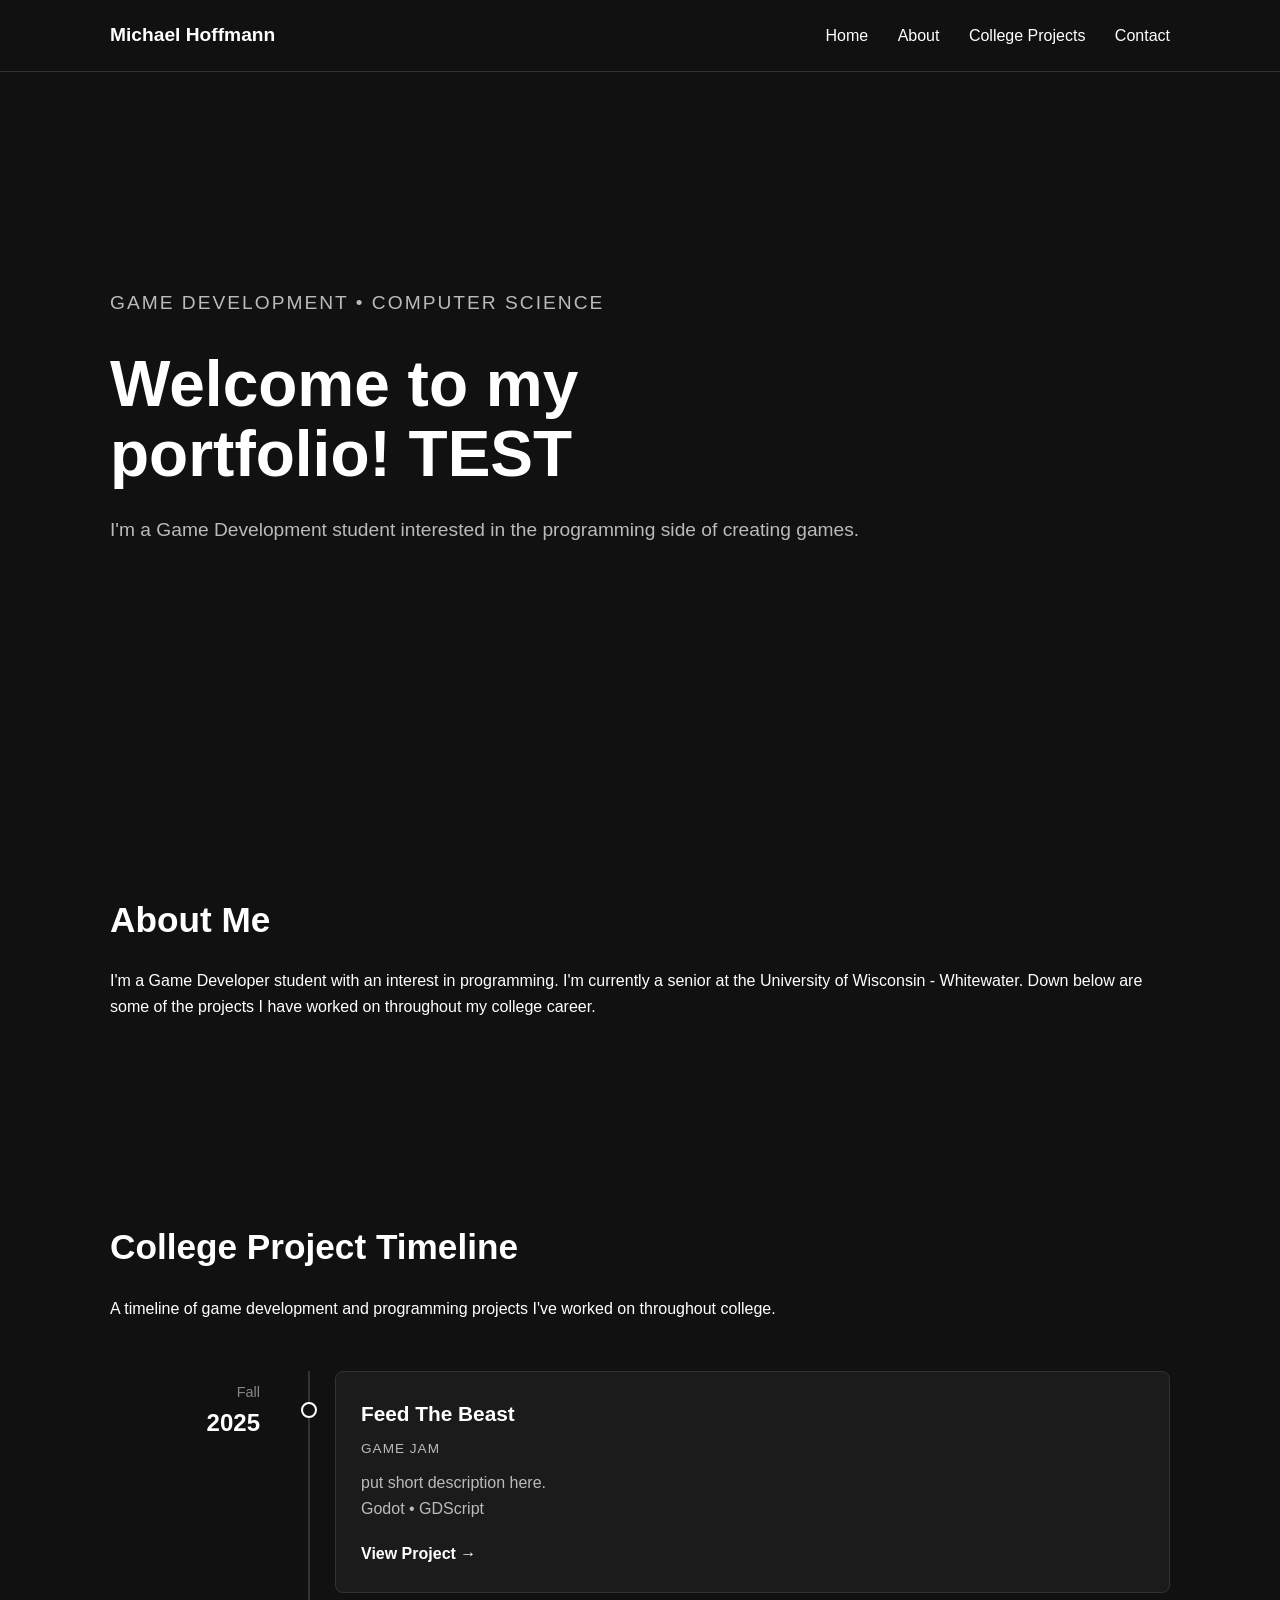
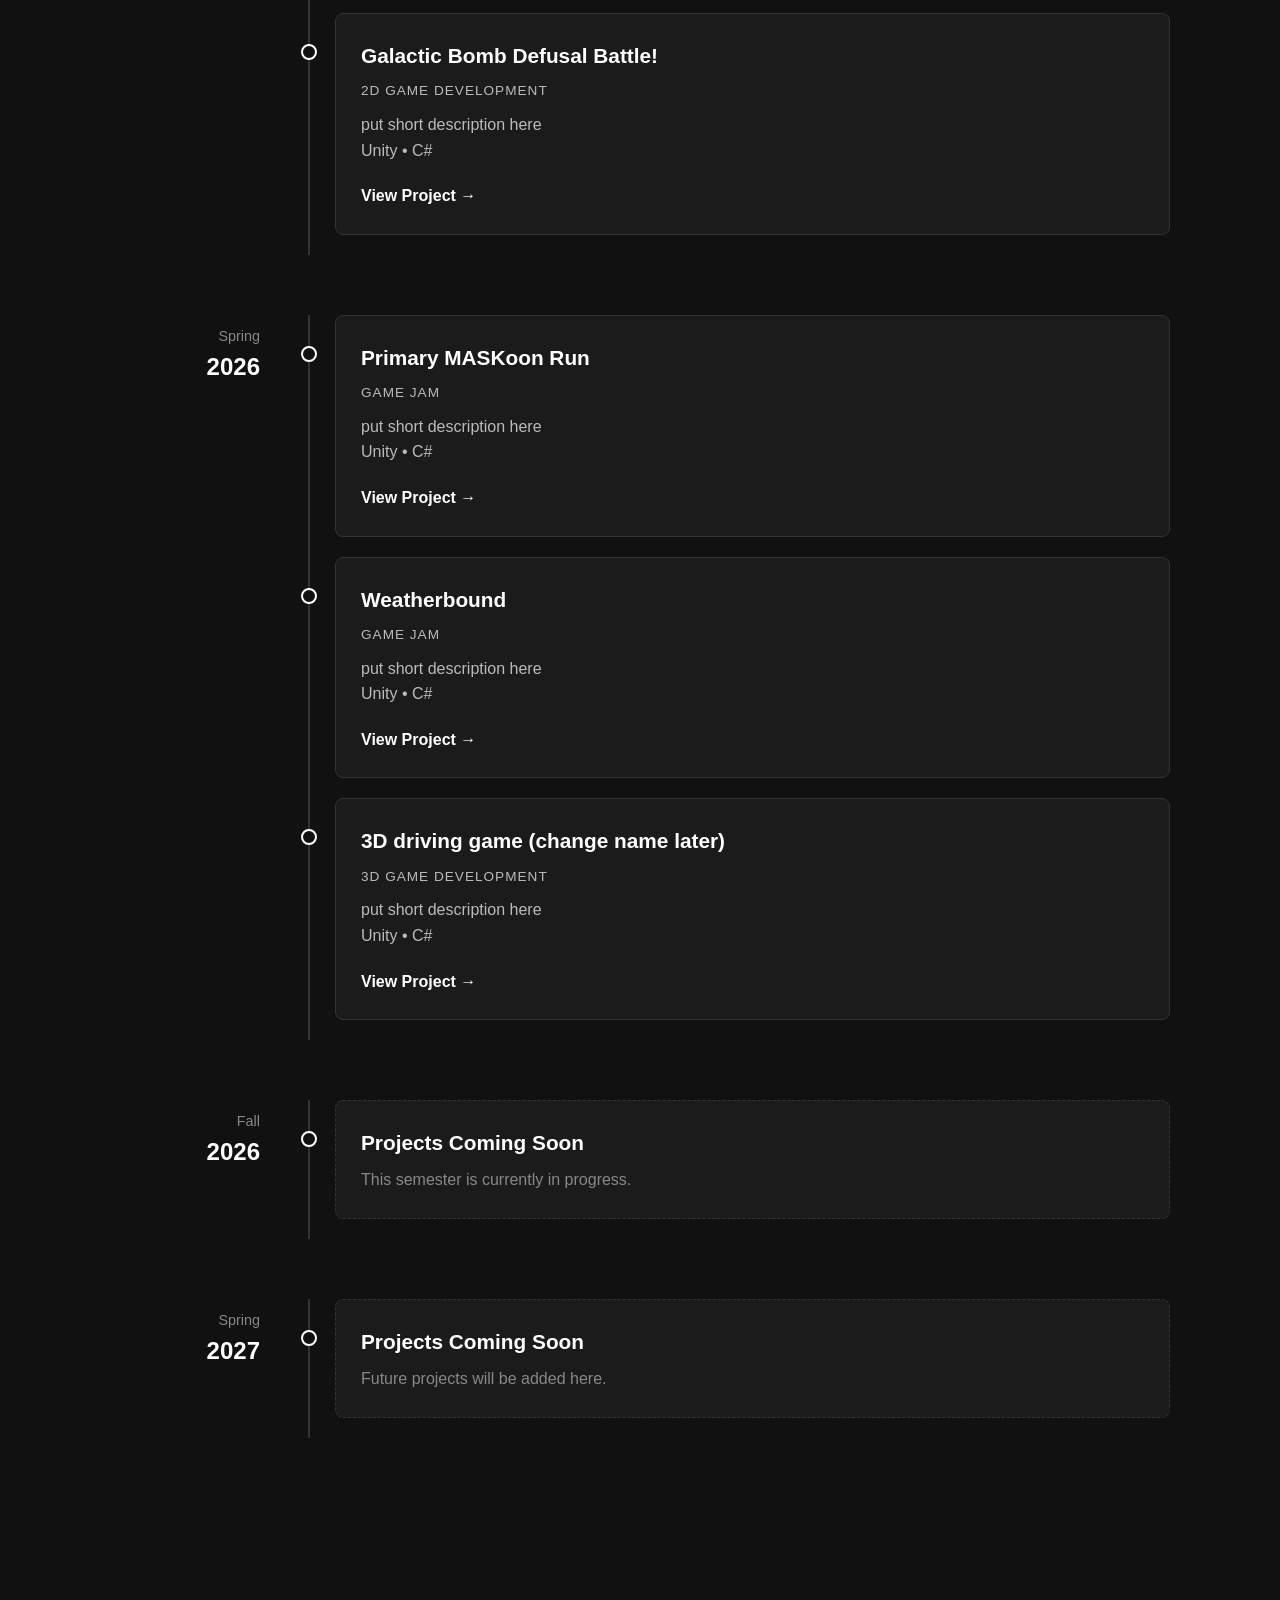
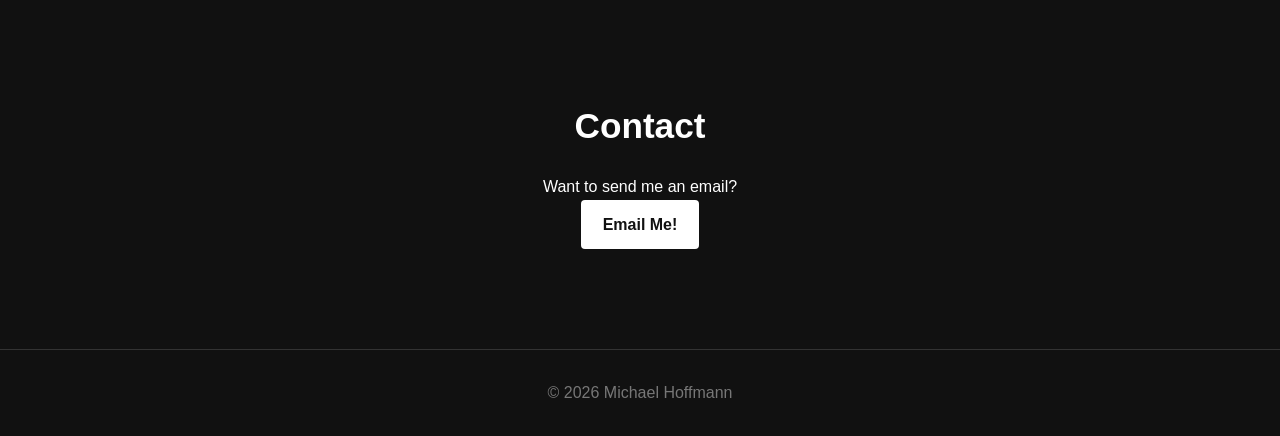
==== index.html @ 393e84ab "Update portfolio introduction" ====
<!DOCTYPE html>
<html lang="en">

<head>
    <meta charset="UTF-8">
    <meta name="viewport" content="width=device-width, initial-scale=1.0">

    <title>Michael Hoffmann | Game Developer</title>

    <link rel="stylesheet" href="CSS/style.css">
</head>

<body>

    <header>
        <nav>
            <h2>Michael Hoffmann</h2>

            <div>
                <a href="#home">Home</a>
                <a href="#about">About</a>
                <a href="#journey">College Projects</a>
                <a href="#contact">Contact</a>
            </div>
        </nav>
    </header>


    <main>

        <section id="home" class="hero">

            <div>
                <p class="subtitle">GAME DEVELOPMENT • COMPUTER SCIENCE</p>

                <h1>Welcome to my portfolio! TEST</h1>

                <p>
                    I'm a Game Development student interested in the programming side of creating games.
                </p>

                    <!-- <a class="button" href="#journey">View My Projects</a> -->
            </div>

        </section>

        <section id="about">

            <h2>About Me</h2>

            <p>
                I'm a Game Developer student with an interest in programming. I'm currently a senior at the University of Wisconsin - Whitewater. Down
                below are some of the projects I have worked on throughout my college career.
            </p>

        </section>

        <section id="journey">

            <h2>College Project Timeline</h2>

            <p>
                A timeline of game development and programming projects I've worked on throughout college.
            </p>

    <div class="timeline">

        <!-- Fall 2025 -->

        <div class="timeline-semester">

            <div class="timeline-date">
                <span>Fall</span>
                <strong>2025</strong>
            </div>

            <div class="timeline-content">

                <article class="timeline-project">

                    <h3>Feed The Beast</h3>

                    <p class="project-type">
                        Game Jam
                    </p>

                    <p>
                        put short description here.
                    </p>

                    <p class="technologies">
                        Godot • GDScript 
                    </p>

                    <a href="#" class="project-link">
                        View Project →
                    </a>

                </article>


                <article class="timeline-project">

                    <h3>Galactic Bomb Defusal Battle!</h3>

                    <p class="project-type">
                        2D Game Development
                    </p>

                    <p>
                        put short description here
                    </p>

                    <p class="technologies">
                        Unity • C#
                    </p>

                    <a href="#" class="project-link">
                        View Project →
                    </a>

                </article>

            </div>

        </div>


        <!-- Spring 2026 -->

        <div class="timeline-semester">

            <div class="timeline-date">
                <span>Spring</span>
                <strong>2026</strong>
            </div>

            <div class="timeline-content">

                <article class="timeline-project">

                    <h3>Primary MASKoon Run</h3>

                    <p class="project-type">
                        Game Jam
                    </p>

                    <p>
                        put short description here
                    </p>

                    <p class="technologies">
                        Unity • C#
                    </p>

                    <a href="#" class="project-link">
                        View Project →
                    </a>

                </article>


                <article class="timeline-project">

                    <h3>Weatherbound</h3>

                    <p class="project-type">
                        Game Jam
                    </p>

                    <p>
                        put short description here
                    </p>

                    <p class="technologies">
                        Unity • C#
                    </p>

                    <a href="#" class="project-link">
                        View Project →
                    </a>

                </article>


                <article class="timeline-project">

                    <h3>3D driving game (change name later)</h3>

                    <p class="project-type">
                        3D Game Development
                    </p>

                    <p>
                        put short description here
                    </p>

                    <p class="technologies">
                        Unity • C#
                    </p>

                    <a href="#" class="project-link">
                        View Project →
                    </a>

                </article>

            </div>

        </div>


        <!-- Fall 2026 -->

        <div class="timeline-semester">

            <div class="timeline-date">
                <span>Fall</span>
                <strong>2026</strong>
            </div>

            <div class="timeline-content">

                <article class="timeline-project future-project">

                    <h3>Projects Coming Soon</h3>

                    <p>
                        This semester is currently in progress.
                    </p>

                </article>

            </div>

        </div>


        <!-- Spring 2027 -->

        <div class="timeline-semester">

            <div class="timeline-date">
                <span>Spring</span>
                <strong>2027</strong>
            </div>

            <div class="timeline-content">

                <article class="timeline-project future-project">

                    <h3>Projects Coming Soon</h3>

                    <p>
                        Future projects will be added here.
                    </p>

                </article>

            </div>

        </div>


    </div>

</section>

<section id="contact">

    <h2>Contact</h2>

    <p>
        Want to send me an email?
    </p>

    <a class="button" href="mailto:michaelhoff@gmail.com">
        Email Me!
    </a>

</section>

        </section>

    </main>


    <footer>

        <p>© 2026 Michael Hoffmann</p>

    </footer>


    <script src="JS/script.js"></script>

</body>

</html>
---- CSS/style.css ----
* {
    box-sizing: border-box;
    margin: 0;
    padding: 0;
}

html {
    scroll-behavior: smooth;
}

body {
    background-color: #111111;
    color: #ffffff;
    font-family: Arial, sans-serif;
    line-height: 1.6;
}


/* Navigation */

header {
    position: sticky;
    top: 0;
    z-index: 100;

    background-color: #111111;
    border-bottom: 1px solid #333333;
}

nav {
    max-width: 1100px;
    margin: auto;

    padding: 20px;

    display: flex;
    justify-content: space-between;
    align-items: center;
}

nav h2 {
    font-size: 1.2rem;
}

nav a {
    color: #ffffff;
    text-decoration: none;
    margin-left: 25px;
}

nav a:hover {
    text-decoration: underline;
}


/* General Sections */

section {
    max-width: 1100px;
    margin: auto;
    padding: 100px 20px;
}

section h2 {
    font-size: 2.2rem;
    margin-bottom: 20px;
}


/* Hero */

.hero {
    min-height: 80vh;

    display: flex;
    align-items: center;
}

.hero > div {
    max-width: 750px;
}

.subtitle {
    font-size: 0.9rem;
    letter-spacing: 2px;
    margin-bottom: 20px;
}

.hero h1 {
    font-size: 4rem;
    line-height: 1.1;
    margin-bottom: 25px;
}

.hero p {
    font-size: 1.2rem;
    color: #bbbbbb;
    margin-bottom: 30px;
}


/* Buttons */

.button {
    display: inline-block;

    background-color: #ffffff;
    color: #111111;

    padding: 12px 22px;

    text-decoration: none;
    font-weight: bold;

    border-radius: 4px;
}

.button:hover {
    opacity: 0.8;
}


/* College Project Timeline */

.timeline {
    margin-top: 50px;
}

.timeline-semester {
    display: grid;
    grid-template-columns: 150px 1fr;

    gap: 40px;

    margin-bottom: 60px;
}

.timeline-date {
    text-align: right;

    padding-top: 10px;
}

.timeline-date span {
    display: block;

    font-size: 0.9rem;

    color: #888888;
}

.timeline-date strong {
    display: block;

    font-size: 1.5rem;
}

.timeline-content {
    position: relative;

    padding-left: 35px;
}

.timeline-content::before {
    content: "";

    position: absolute;

    left: 8px;
    top: 0;
    bottom: 0;

    width: 2px;

    background-color: #333333;
}

.timeline-project {
    position: relative;

    background-color: #1b1b1b;

    border: 1px solid #333333;
    border-radius: 8px;

    padding: 25px;

    margin-bottom: 20px;
}

.timeline-project::before {
    content: "";

    position: absolute;

    width: 12px;
    height: 12px;

    border-radius: 50%;

    background-color: #111111;

    border: 2px solid #ffffff;

    left: -35px;
    top: 30px;
}

.timeline-project h3 {
    margin-bottom: 8px;

    font-size: 1.3rem;
}

.timeline-project p {
    color: #bbbbbb;
}

.project-type {
    font-size: 0.85rem;

    text-transform: uppercase;

    letter-spacing: 1px;

    margin-bottom: 10px;
}

.project-link {
    display: inline-block;

    margin-top: 20px;

    color: #ffffff;
    text-decoration: none;
    font-weight: bold;
}

.project-link:hover {
    text-decoration: underline;
}

.future-project {
    border-style: dashed;
}

.future-project p {
    color: #888888;
}


/* Contact */

#contact {
    text-align: center;
}


/* Footer */

footer {
    border-top: 1px solid #333333;

    text-align: center;

    padding: 30px;

    color: #777777;
}


/* Mobile */

@media (max-width: 800px) {

    .timeline-semester {
        grid-template-columns: 1fr;

        gap: 15px;
    }

    .timeline-date {
        text-align: left;

        padding-left: 35px;
    }

    .timeline-content {
        padding-left: 35px;
    }

    nav {
        flex-direction: column;
        gap: 15px;
    }

    nav a {
        margin-left: 10px;
        margin-right: 10px;
    }

    .hero h1 {
        font-size: 3rem;
    }

    .project-grid {
        grid-template-columns: 1fr;
    }

}
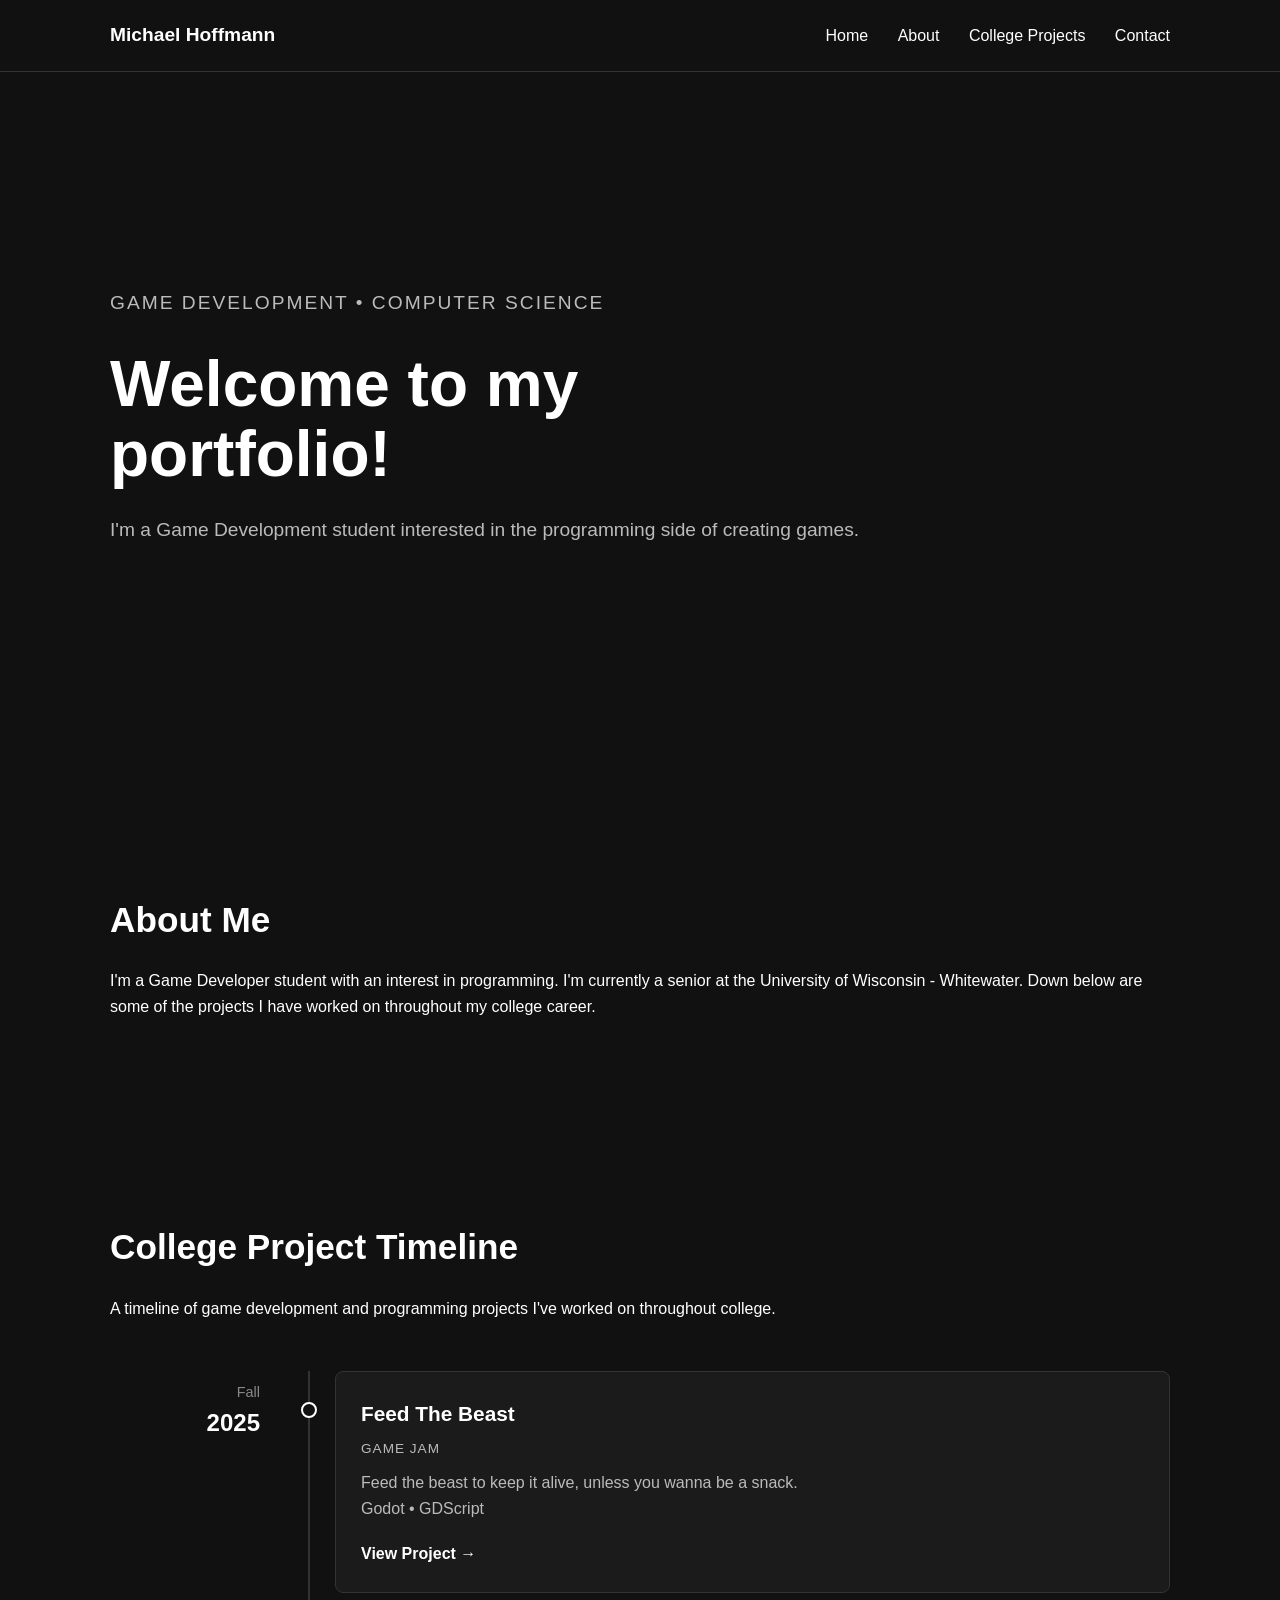
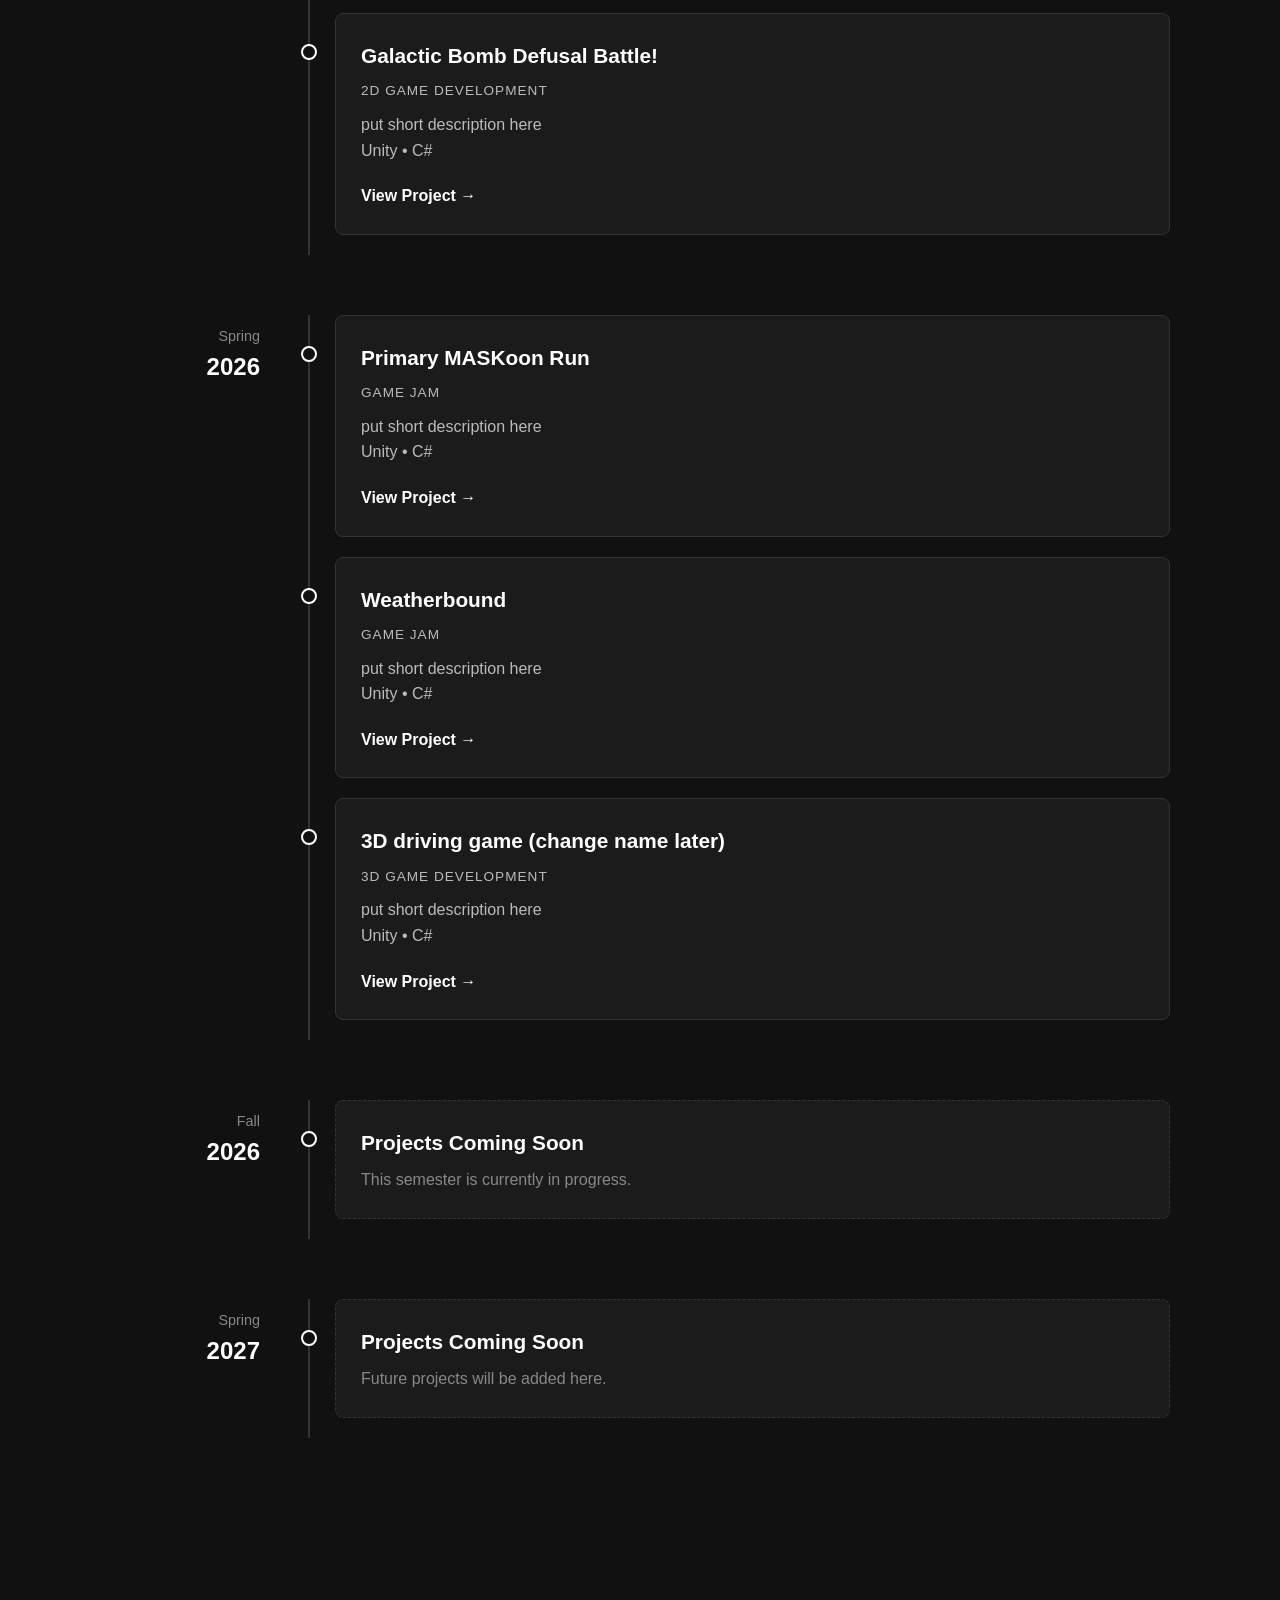
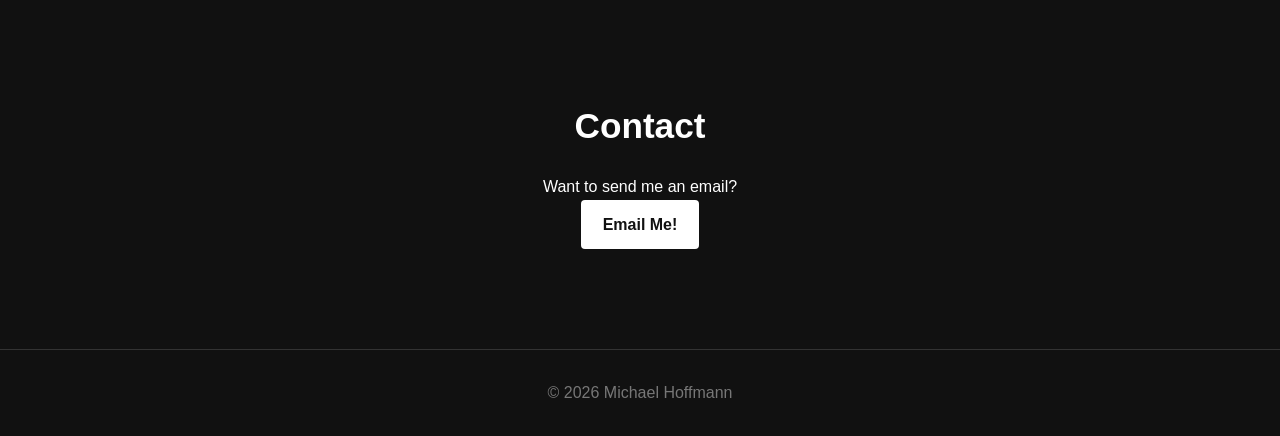
==== commit ede4d29c: "First Project Page Addition" ====
--- a/index.html
+++ b/index.html
@@ -33,7 +33,7 @@
             <div>
                 <p class="subtitle">GAME DEVELOPMENT • COMPUTER SCIENCE</p>
 
-                <h1>Welcome to my portfolio! TEST</h1>
+                <h1>Welcome to my portfolio!</h1>
 
                 <p>
                     I'm a Game Development student interested in the programming side of creating games.
@@ -85,14 +85,14 @@
                     </p>
 
                     <p>
-                        put short description here.
+                        Feed the beast to keep it alive, unless you wanna be a snack.
                     </p>
 
                     <p class="technologies">
                         Godot • GDScript 
                     </p>
 
-                    <a href="#" class="project-link">
+                    <a href="projects/feed-the-beast.html" class="project-link">
                         View Project →
                     </a>
 
@@ -274,7 +274,7 @@
         Want to send me an email?
     </p>
 
-    <a class="button" href="mailto:michaelhoff@gmail.com">
+    <a class="button" href="mailto:michaelhoff521@gmail.com">
         Email Me!
     </a>
 
--- a/CSS/style.css
+++ b/CSS/style.css
@@ -307,4 +307,106 @@
         grid-template-columns: 1fr;
     }
 
-}
+    
+    /* Individual Project Pages */
+
+    .project-page {
+        max-width: 1100px;
+        margin: auto;
+        padding: 45px 20px 80px;
+    }
+
+    .project-page > section {
+        max-width: none;
+        margin: 0;
+        padding: 35px 0;
+    }
+
+    .project-back-link {
+        display: inline-block;
+        color: #bbbbbb;
+        text-decoration: none;
+        margin-bottom: 20px;
+    }
+
+    .project-back-link:hover {
+        color: #ffffff;
+        text-decoration: underline;
+    }
+
+    .project-detail-intro h1 {
+        font-size: 3.5rem;
+        line-height: 1.1;
+        margin-bottom: 20px;
+    }
+
+    .project-meta {
+        color: #888888;
+        margin-bottom: 25px;
+    }
+
+    .project-lead {
+        max-width: 800px;
+        color: #bbbbbb;
+        font-size: 1.2rem;
+    }
+
+    .project-detail-section {
+        border-top: 1px solid #333333;
+    }
+
+    .project-detail-section h2 {
+        font-size: 1.8rem;
+        margin-bottom: 20px;
+    }
+
+    .project-detail-section > p {
+        max-width: 800px;
+        color: #bbbbbb;
+    }
+
+    .project-tags {
+        display: flex;
+        flex-wrap: wrap;
+        gap: 10px;
+    }
+
+    .project-tags span {
+        background-color: #1b1b1b;
+        border: 1px solid #333333;
+        border-radius: 4px;
+        padding: 8px 14px;
+        color: #bbbbbb;
+    }
+
+    .project-media-placeholder {
+        border: 1px dashed #444444;
+        border-radius: 8px;
+        padding: 50px 20px;
+        text-align: center;
+        color: #888888;
+    }
+
+    @media (max-width: 800px) {
+        .project-detail-intro h1 {
+            font-size: 2.5rem;
+        }
+    }
+
+    /* Project Team Credits */
+
+    .project-credits {
+        max-width: 800px;
+        padding-left: 25px;
+        margin-top: 20px;
+        color: #bbbbbb;
+    }
+
+    .project-credits li {
+        margin-bottom: 12px;
+    }
+
+    .project-credits strong {
+        color: #ffffff;
+    }
+}
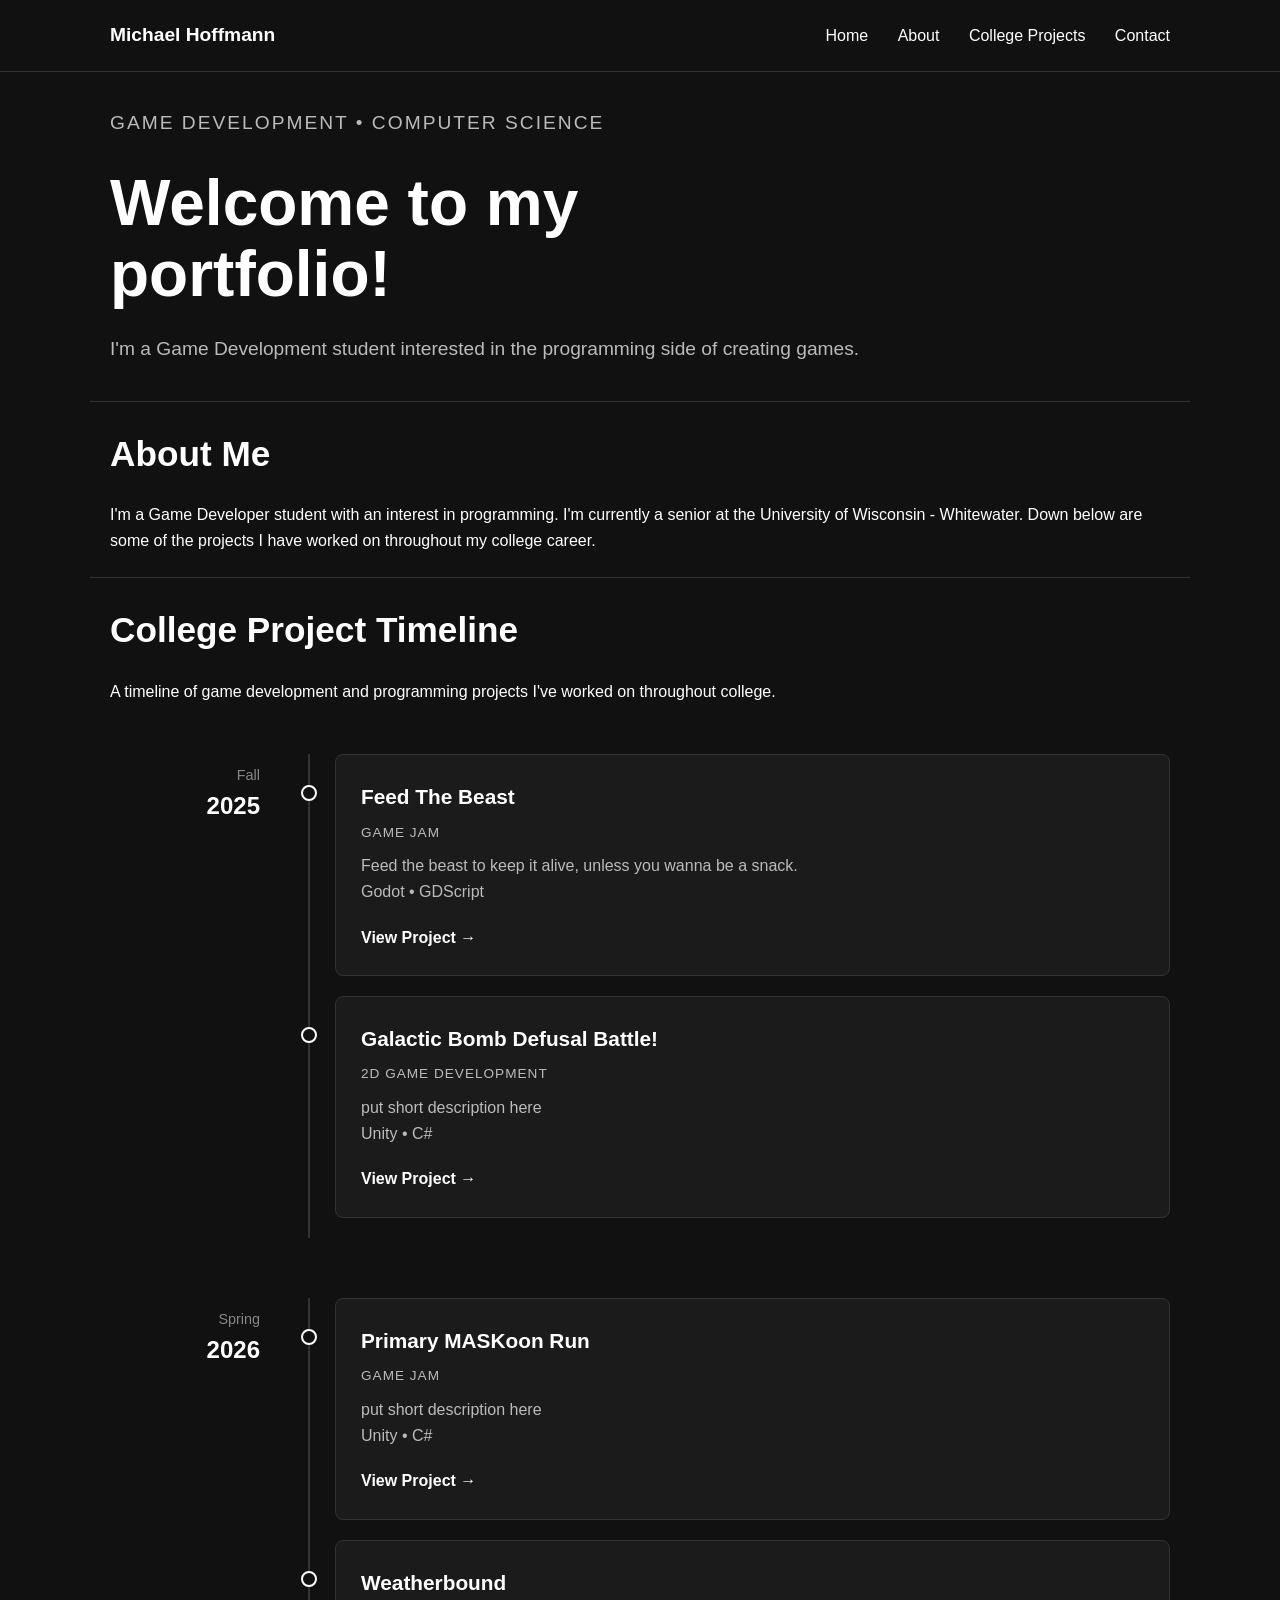
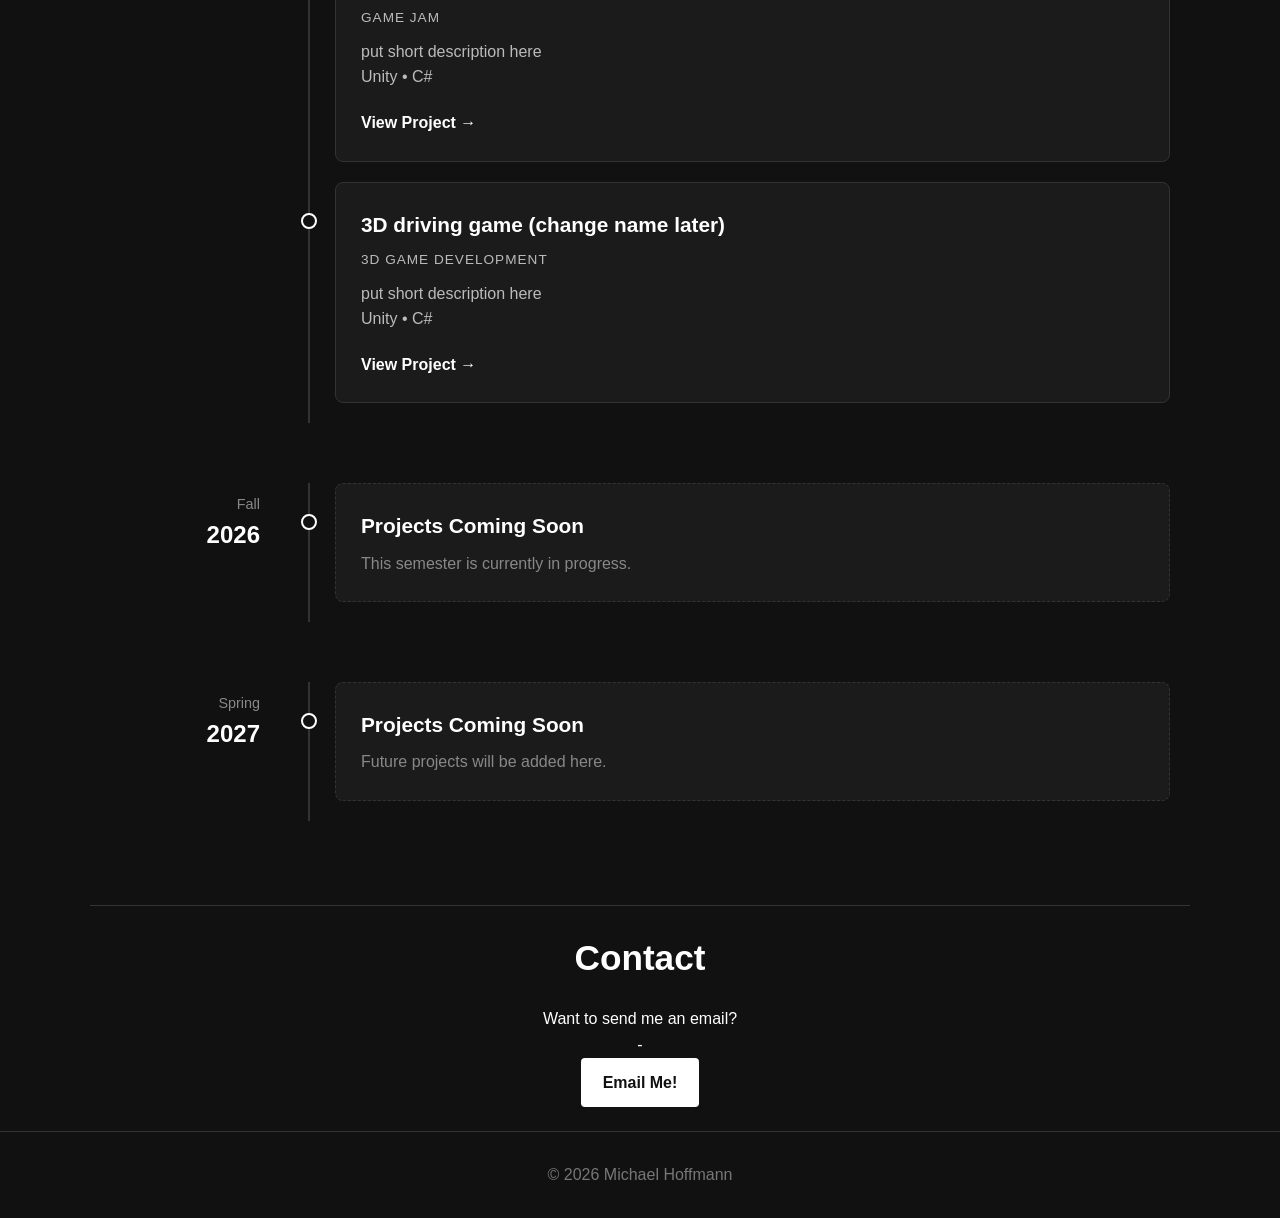
==== commit cc40e9c2: "Visual Adjustments" ====
--- a/index.html
+++ b/index.html
@@ -49,8 +49,8 @@
             <h2>About Me</h2>
 
             <p>
-                I'm a Game Developer student with an interest in programming. I'm currently a senior at the University of Wisconsin - Whitewater. Down
-                below are some of the projects I have worked on throughout my college career.
+                I'm a Game Developer student with an interest in programming. I'm currently a senior at the University of Wisconsin - Whitewater.
+                Down below are some of the projects I have worked on throughout my college career.
             </p>
 
         </section>
@@ -274,6 +274,8 @@
         Want to send me an email?
     </p>
 
+    <p> - </p>
+
     <a class="button" href="mailto:michaelhoff521@gmail.com">
         Email Me!
     </a>
--- a/CSS/style.css
+++ b/CSS/style.css
@@ -307,26 +307,37 @@
         grid-template-columns: 1fr;
     }
 
-    
+        
     /* Individual Project Pages */
 
     .project-page {
         max-width: 1100px;
-        margin: auto;
-        padding: 45px 20px 80px;
-    }
-
-    .project-page > section {
+        margin: 0 auto;
+        padding: 35px 20px 70px;
+    }
+
+    .project-page section {
         max-width: none;
         margin: 0;
-        padding: 35px 0;
-    }
+        padding: 24px 0;
+    }
+
+    .project-detail-section {
+        border-top: 1px solid #333333;
+    }
+
+    .project-detail-section h2 {
+        font-size: 1.8rem;
+        margin-bottom: 12px;
+    }
+
+    /* Back Link */
 
     .project-back-link {
         display: inline-block;
         color: #bbbbbb;
         text-decoration: none;
-        margin-bottom: 20px;
+        margin-bottom: 24px;
     }
 
     .project-back-link:hover {
@@ -334,22 +345,34 @@
         text-decoration: underline;
     }
 
+    /* Project Introduction */
+
+    .project-detail-intro .subtitle {
+        font-size: 0.9rem;
+        letter-spacing: 2px;
+        margin-bottom: 12px;
+    }
+
     .project-detail-intro h1 {
         font-size: 3.5rem;
         line-height: 1.1;
-        margin-bottom: 20px;
+        margin-bottom: 16px;
     }
 
     .project-meta {
         color: #888888;
-        margin-bottom: 25px;
+        margin-bottom: 20px;
     }
 
     .project-lead {
         max-width: 800px;
         color: #bbbbbb;
         font-size: 1.2rem;
-    }
+        line-height: 1.7;
+        margin-bottom: 24px;
+    }
+
+    /* Project Categories */
 
     .project-detail-section {
         border-top: 1px solid #333333;
@@ -357,13 +380,16 @@
 
     .project-detail-section h2 {
         font-size: 1.8rem;
-        margin-bottom: 20px;
+        margin-bottom: 12px;
     }
 
     .project-detail-section > p {
         max-width: 800px;
         color: #bbbbbb;
-    }
+        line-height: 1.7;
+    }
+
+    /* Technologies */
 
     .project-tags {
         display: flex;
@@ -379,34 +405,199 @@
         color: #bbbbbb;
     }
 
+    /* Team Credits */
+
+    .project-credits {
+        max-width: 800px;
+        padding-left: 25px;
+        margin-top: 16px;
+        color: #bbbbbb;
+    }
+
+    .project-credits li {
+        margin-bottom: 8px;
+    }
+
+    .project-credits strong {
+        color: #ffffff;
+    }
+
+    /* Media Placeholder */
+
     .project-media-placeholder {
         border: 1px dashed #444444;
         border-radius: 8px;
-        padding: 50px 20px;
+        padding: 35px 20px;
         text-align: center;
         color: #888888;
     }
 
+    /* Screenshot and GIF Gallery */
+
+    .project-gallery {
+        display: grid;
+        grid-template-columns: repeat(auto-fit, minmax(260px, 1fr));
+        gap: 20px;
+        margin-top: 20px;
+    }
+
+    .project-gallery figure {
+        background-color: #1b1b1b;
+        border: 1px solid #333333;
+        border-radius: 8px;
+        overflow: hidden;
+    }
+
+    .project-gallery img {
+        display: block;
+        width: 100%;
+        height: auto;
+    }
+
+    .project-gallery figcaption {
+        padding: 12px 15px;
+        color: #bbbbbb;
+        font-size: 0.95rem;
+    }
+
+    /* Mobile Layout */
+
     @media (max-width: 800px) {
+
+        .timeline-semester {
+            grid-template-columns: 1fr;
+            gap: 15px;
+        }
+
+        .timeline-date {
+            text-align: left;
+            padding-left: 35px;
+        }
+
+        .timeline-content {
+            padding-left: 35px;
+        }
+
+        nav {
+            flex-direction: column;
+            gap: 15px;
+        }
+
+        nav a {
+            margin-left: 10px;
+            margin-right: 10px;
+        }
+
+        .hero h1 {
+            font-size: 3rem;
+        }
+
         .project-detail-intro h1 {
             font-size: 2.5rem;
         }
-    }
-
-    /* Project Team Credits */
+
+        .project-page {
+            padding-top: 25px;
+        }
+
+        .project-page > section {
+            padding: 20px 0;
+        }
+
+        .project-gallery {
+            grid-template-columns: 1fr;
+        }
+    }
+}
+
+@media (min-width: 801px) {
+    .project-page {
+        max-width: 800px;
+        margin: 0 auto;
+        padding: 35px 20px 70px;
+    }
+
+    .project-page > section {
+        max-width: none;
+        margin: 0;
+        padding: 24px 0;
+    }
+
+    .project-page > .project-detail-section {
+        border-top: 1px solid #333333;
+    }
+
+    .project-detail-intro h1 {
+        font-size: 2.5rem;
+        line-height: 1.1;
+        margin-bottom: 16px;
+    }
+
+    .project-meta {
+        color: #888888;
+        margin-bottom: 20px;
+    }
+
+    .project-lead,
+    .project-detail-section > p {
+        color: #bbbbbb;
+        line-height: 1.7;
+    }
+
+    .project-lead {
+        font-size: 1.2rem;
+        margin-bottom: 24px;
+    }
+
+    .project-detail-section h2 {
+        font-size: 1.8rem;
+        margin-bottom: 12px;
+    }
 
     .project-credits {
-        max-width: 800px;
         padding-left: 25px;
-        margin-top: 20px;
+        margin-top: 16px;
         color: #bbbbbb;
     }
 
     .project-credits li {
-        margin-bottom: 12px;
-    }
-
-    .project-credits strong {
-        color: #ffffff;
+        margin-bottom: 8px;
+    }
+
+    .project-media-placeholder {
+        border: 1px dashed #444444;
+        border-radius: 8px;
+        padding: 35px 20px;
+        text-align: center;
+        color: #888888;
+    }
+}
+
+/* Homepage spacing */
+main:not(.project-page) > section {
+    padding: 24px 20px;
+}
+
+main:not(.project-page) > .hero {
+    min-height: 0;
+    padding: 36px 20px;
+}
+
+main:not(.project-page) > .hero > div > p:last-child {
+    margin-bottom: 0;
+}
+
+/* Dividers between homepage sections */
+main:not(.project-page) > section + section {
+    border-top: 1px solid #333333;
+}
+
+main > section[id] {
+    scroll-margin-top: 90px;
+}
+
+@media (max-width: 800px) {
+    main > section[id] {
+        scroll-margin-top: 130px;
     }
 }
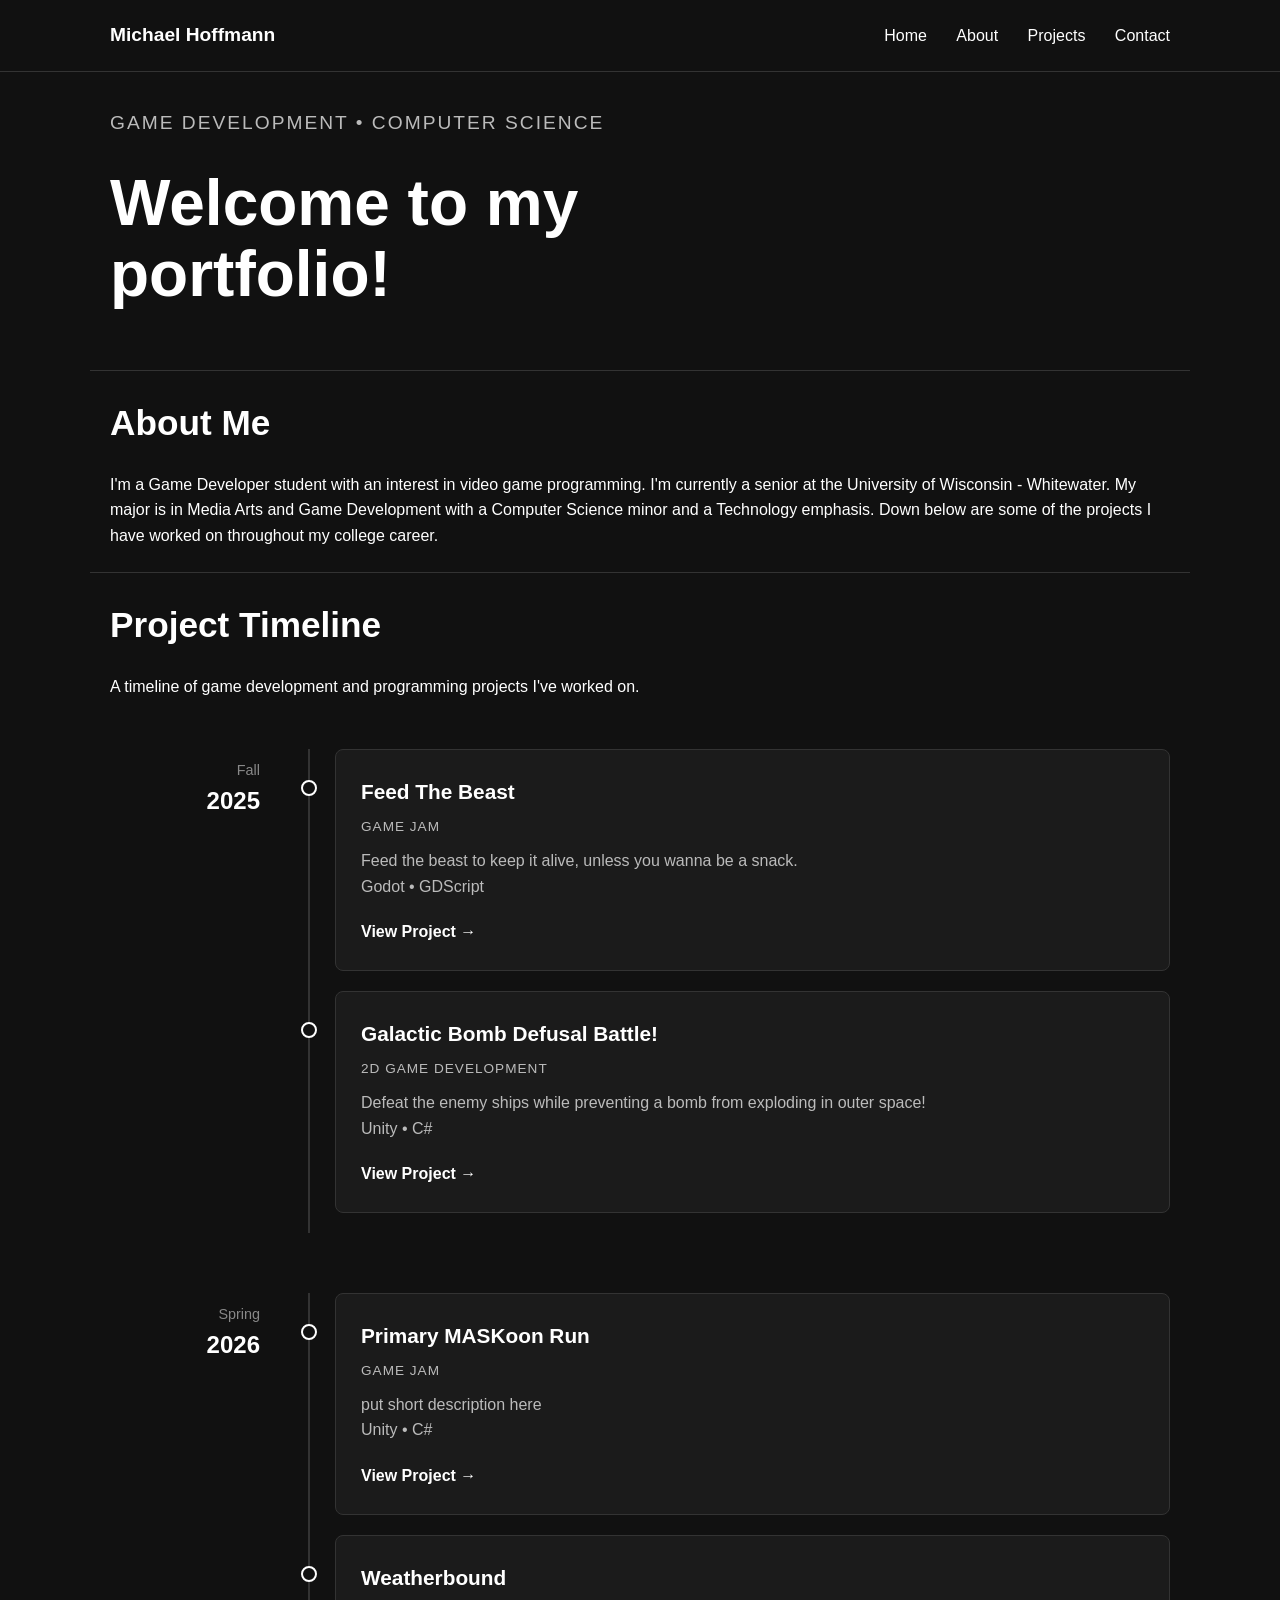
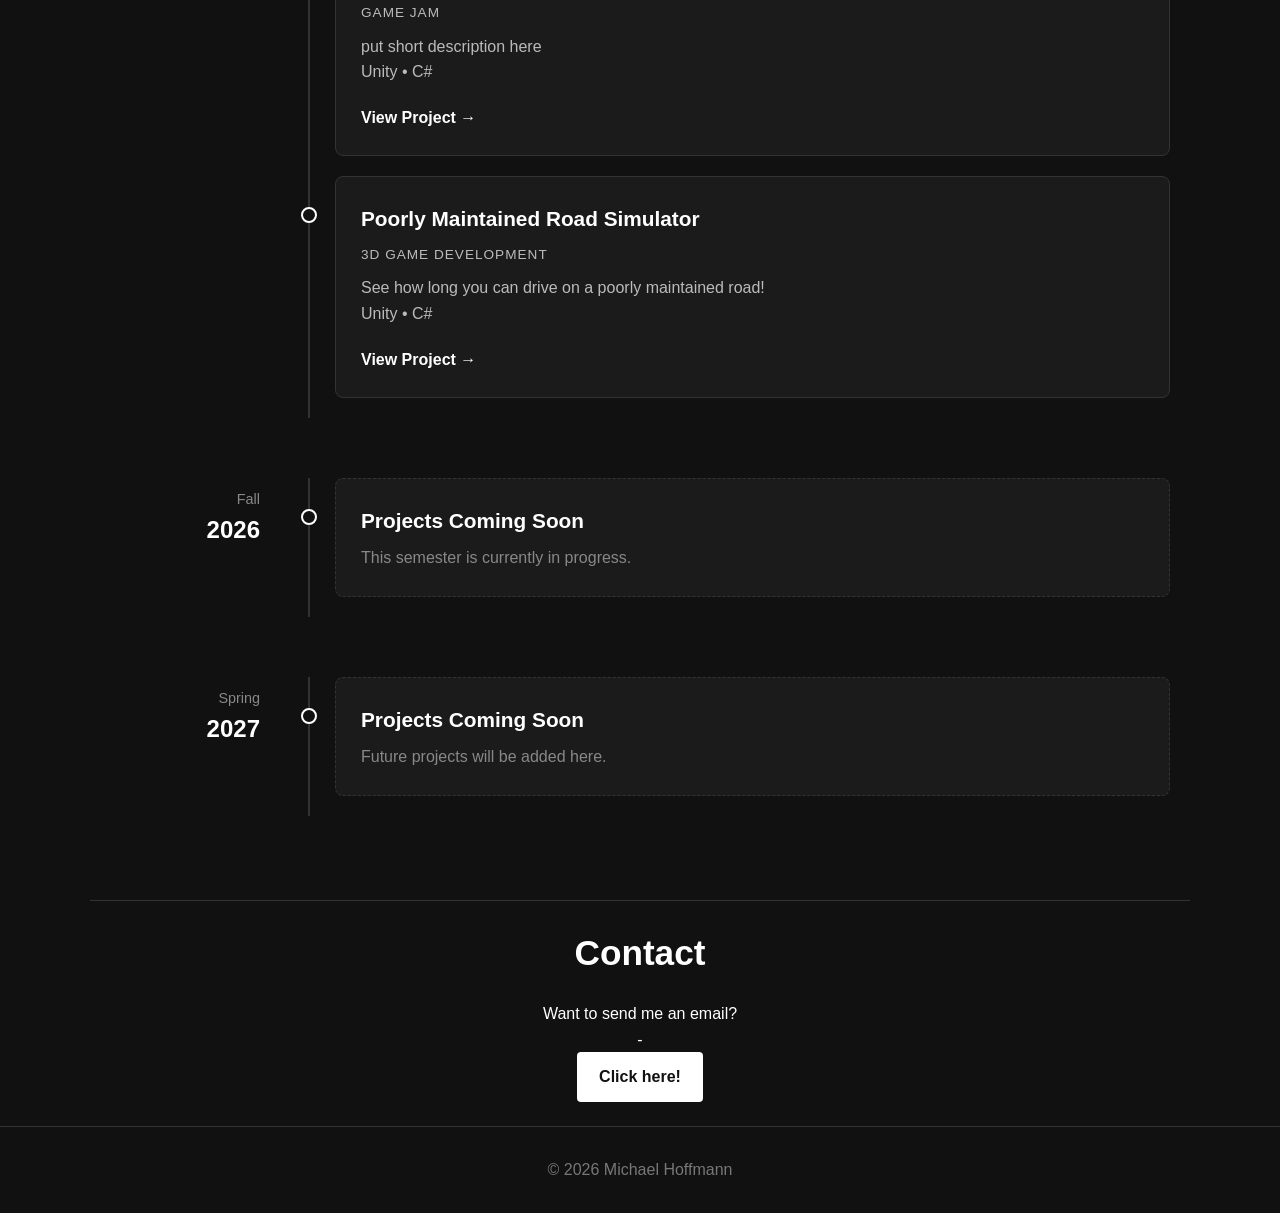
==== commit 1e650ce8: "All game pages now have most of their content" ====
--- a/index.html
+++ b/index.html
@@ -19,7 +19,7 @@
             <div>
                 <a href="#home">Home</a>
                 <a href="#about">About</a>
-                <a href="#journey">College Projects</a>
+                <a href="#journey">Projects</a>
                 <a href="#contact">Contact</a>
             </div>
         </nav>
@@ -35,9 +35,9 @@
 
                 <h1>Welcome to my portfolio!</h1>
 
-                <p>
+         <!--       <p>
                     I'm a Game Development student interested in the programming side of creating games.
-                </p>
+                </p> -->
 
                     <!-- <a class="button" href="#journey">View My Projects</a> -->
             </div>
@@ -49,7 +49,8 @@
             <h2>About Me</h2>
 
             <p>
-                I'm a Game Developer student with an interest in programming. I'm currently a senior at the University of Wisconsin - Whitewater.
+                I'm a Game Developer student with an interest in video game programming. I'm currently a senior at the University of Wisconsin - Whitewater.
+                My major is in Media Arts and Game Development with a Computer Science minor and a Technology emphasis.
                 Down below are some of the projects I have worked on throughout my college career.
             </p>
 
@@ -57,10 +58,10 @@
 
         <section id="journey">
 
-            <h2>College Project Timeline</h2>
+            <h2>Project Timeline</h2>
 
             <p>
-                A timeline of game development and programming projects I've worked on throughout college.
+                A timeline of game development and programming projects I've worked on.
             </p>
 
     <div class="timeline">
@@ -108,14 +109,14 @@
                     </p>
 
                     <p>
-                        put short description here
+                        Defeat the enemy ships while preventing a bomb from exploding in outer space!
                     </p>
 
                     <p class="technologies">
                         Unity • C#
                     </p>
 
-                    <a href="#" class="project-link">
+                    <a href="projects/galactic-bomb-defusal-battle.html" class="project-link">
                         View Project →
                     </a>
 
@@ -153,7 +154,7 @@
                         Unity • C#
                     </p>
 
-                    <a href="#" class="project-link">
+                    <a href="projects/primary-maskoon-run.html" class="project-link">
                         View Project →
                     </a>
 
@@ -176,30 +177,30 @@
                         Unity • C#
                     </p>
 
-                    <a href="#" class="project-link">
-                        View Project →
-                    </a>
-
-                </article>
-
-
-                <article class="timeline-project">
-
-                    <h3>3D driving game (change name later)</h3>
+                    <a href="projects/weatherbound.html" class="project-link">
+                        View Project →
+                    </a>
+
+                </article>
+
+
+                <article class="timeline-project">
+
+                    <h3>Poorly Maintained Road Simulator</h3>
 
                     <p class="project-type">
                         3D Game Development
                     </p>
 
                     <p>
-                        put short description here
+                        See how long you can drive on a poorly maintained road!
                     </p>
 
                     <p class="technologies">
                         Unity • C#
                     </p>
 
-                    <a href="#" class="project-link">
+                    <a href="projects/3d-driving-game.html" class="project-link">
                         View Project →
                     </a>
 
@@ -277,7 +278,7 @@
     <p> - </p>
 
     <a class="button" href="mailto:michaelhoff521@gmail.com">
-        Email Me!
+        Click here!
     </a>
 
 </section>
--- a/CSS/style.css
+++ b/CSS/style.css
@@ -120,7 +120,7 @@
 }
 
 
-/* College Project Timeline */
+/* Project Timeline */
 
 .timeline {
     margin-top: 50px;
@@ -600,4 +600,35 @@
     main > section[id] {
         scroll-margin-top: 130px;
     }
+}
+
+.project-page .project-gallery {
+    display: grid;
+    grid-template-columns: repeat(auto-fit, minmax(min(100%, 320px), 1fr));
+    gap: 20px;
+    margin-top: 20px;
+}
+
+.project-page .project-gallery figure {
+    overflow: hidden;
+    background-color: #1b1b1b;
+    border: 1px solid #333333;
+    border-radius: 8px;
+}
+
+.project-page .project-gallery img {
+    display: block;
+    width: 100%;
+    height: auto;
+}
+
+.project-page .project-gallery figcaption {
+    padding: 12px 15px;
+    color: #bbbbbb;
+}
+
+@media (max-width: 800px) {
+    .project-page .project-gallery {
+        grid-template-columns: 1fr;
+    }
 }
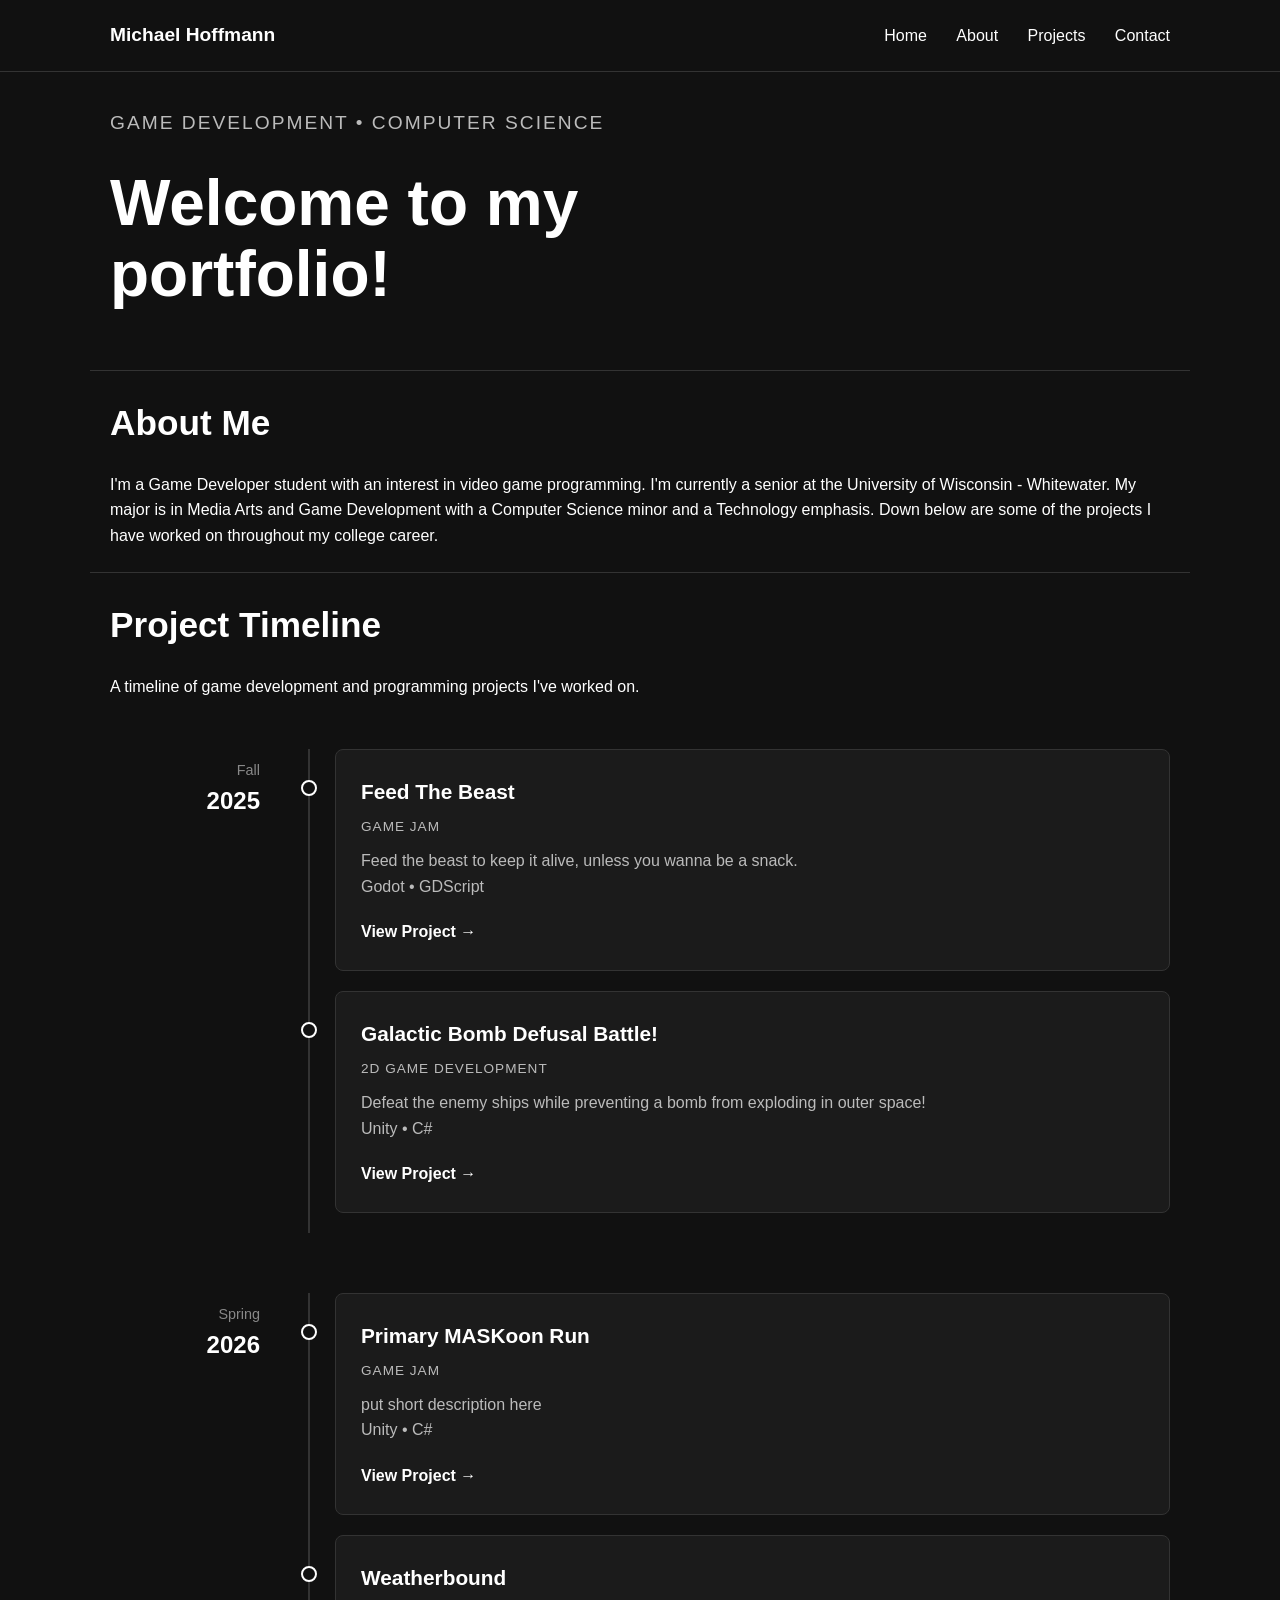
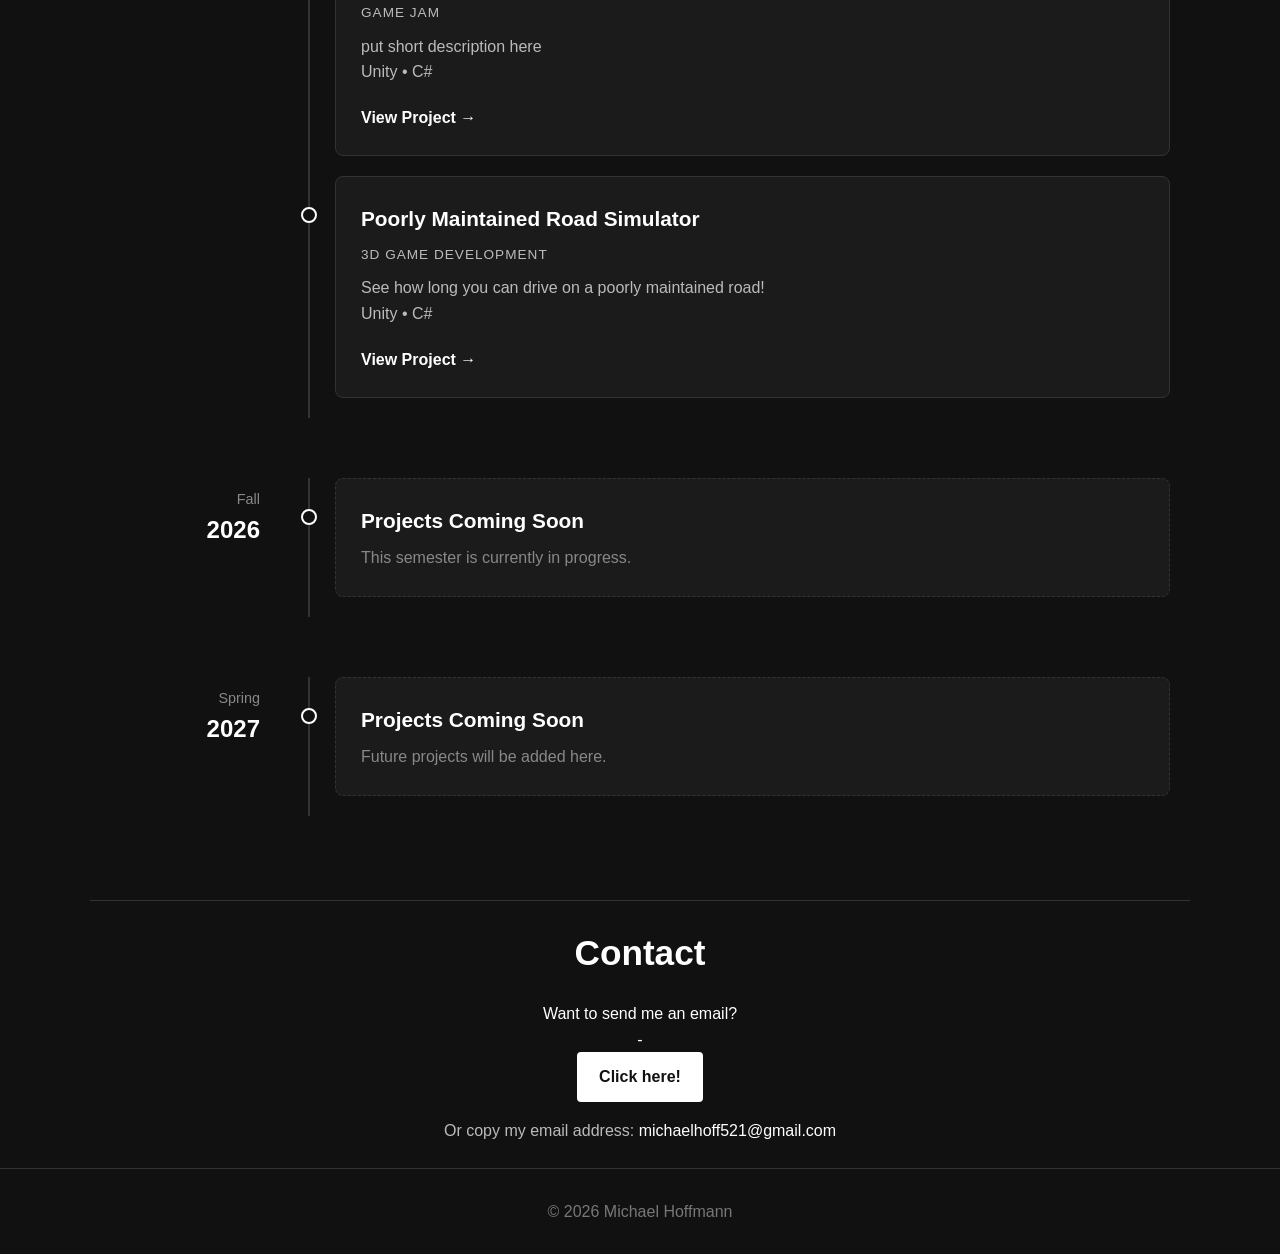
==== commit 4dd0b469: "Added Gameplay and Showcase GIFs" ====
--- a/index.html
+++ b/index.html
@@ -281,6 +281,11 @@
         Click here!
     </a>
 
+    <p class="contact-email">
+        Or copy my email address:
+        <span>michaelhoff521@gmail.com</span>
+    </p>
+
 </section>
 
         </section>
--- a/CSS/style.css
+++ b/CSS/style.css
@@ -631,4 +631,97 @@
     .project-page .project-gallery {
         grid-template-columns: 1fr;
     }
+}
+
+.project-page .project-gallery--stacked {
+    display: grid;
+    grid-template-columns: minmax(0, 1fr);
+    gap: 20px;
+    margin-top: 20px;
+}
+
+.project-page .project-gallery--stacked figure {
+    min-width: 0;
+    margin: 0;
+    overflow: hidden;
+    background-color: #1b1b1b;
+    border: 1px solid #333333;
+    border-radius: 8px;
+}
+
+.project-page .project-gallery--stacked img {
+    display: block;
+    width: 100%;
+    height: auto;
+}
+
+.project-page .project-gallery--stacked figcaption {
+    padding: 12px 15px;
+    color: #bbbbbb;
+    font-size: 0.95rem;
+}
+
+.gif-viewer {
+    margin: auto;
+    padding: 0;
+    width: fit-content;
+    max-width: calc(100vw - 32px);
+    max-height: calc(100vh - 32px);
+    max-height: calc(100dvh - 32px);
+    overflow: auto;
+    background: #111111;
+    color: #ffffff;
+    border: 1px solid #444444;
+    border-radius: 8px;
+    box-shadow: 0 20px 80px #000000;
+}
+
+.gif-viewer::backdrop {
+    background: rgba(0, 0, 0, 0.85);
+}
+
+.gif-viewer-toolbar {
+    display: flex;
+    justify-content: flex-end;
+    padding: 10px;
+}
+
+.gif-viewer-close {
+    min-height: 44px;
+    padding: 8px 16px;
+    border: none;
+    border-radius: 4px;
+    background: #ffffff;
+    color: #111111;
+    font: inherit;
+    font-weight: bold;
+    cursor: pointer;
+}
+
+.gif-viewer-close:focus-visible {
+    outline: 2px solid #ffffff;
+    outline-offset: 3px;
+}
+
+.gif-viewer-image {
+    display: block;
+    width: auto;
+    height: auto;
+    max-width: 100%;
+    max-height: calc(100vh - 110px);
+    max-height: calc(100dvh - 110px);
+    margin: 0 auto;
+    object-fit: contain;
+}
+
+.contact-email {
+    margin-top: 16px;
+    color: #bbbbbb;
+}
+
+.contact-email span {
+    display: inline-block;
+    color: #ffffff;
+    user-select: all;
+    overflow-wrap: anywhere;
 }
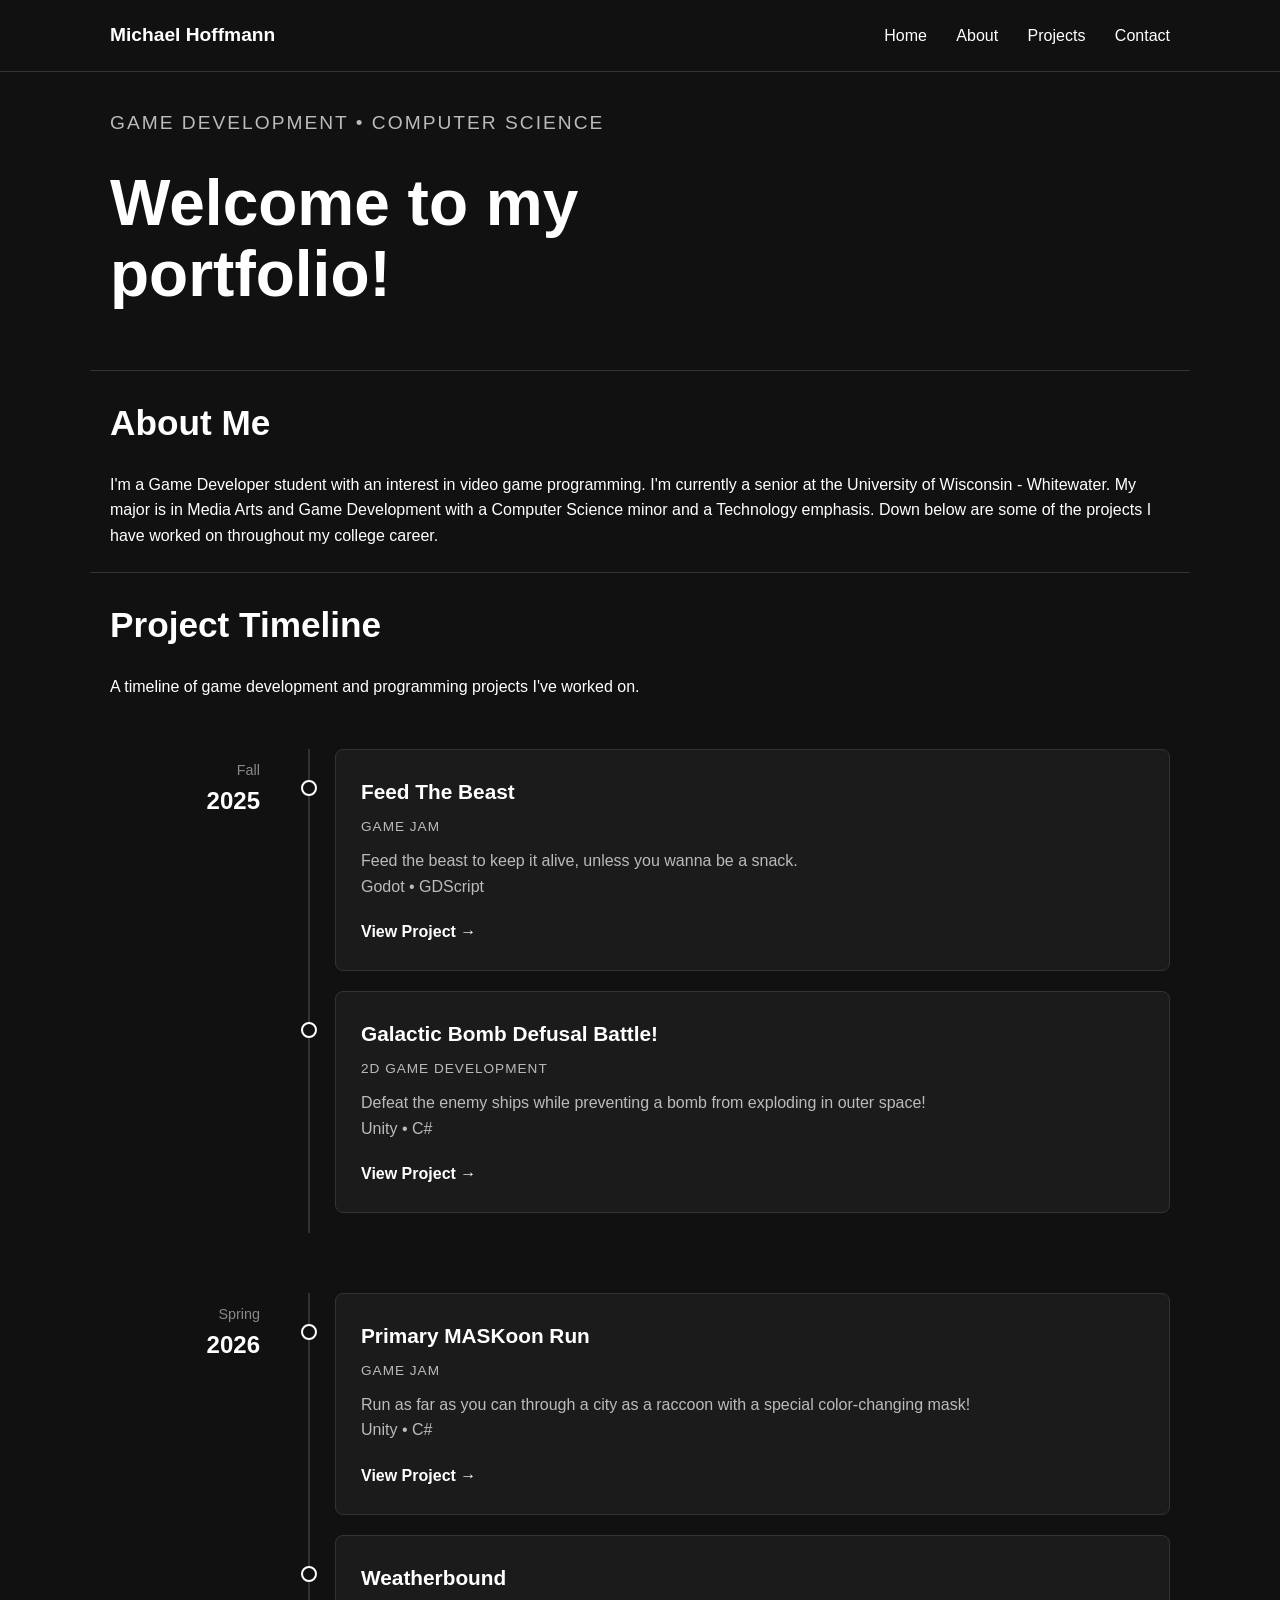
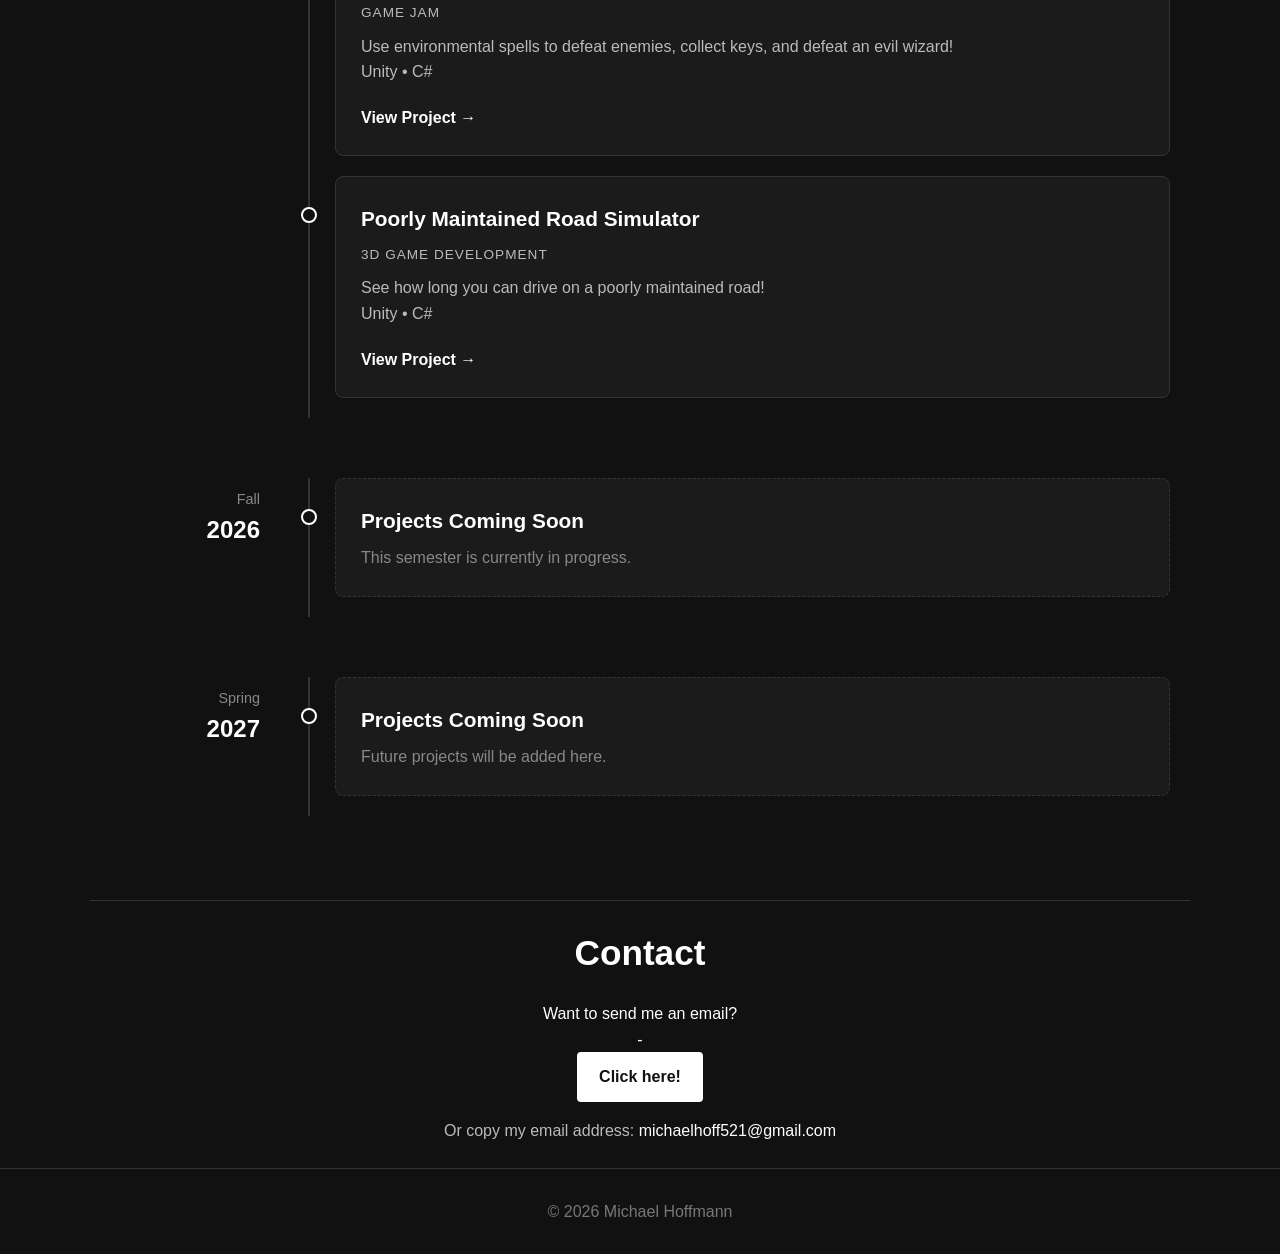
==== commit 1d340556: "Added missing descriptions" ====
--- a/index.html
+++ b/index.html
@@ -147,7 +147,7 @@
                     </p>
 
                     <p>
-                        put short description here
+                        Run as far as you can through a city as a raccoon with a special color-changing mask!
                     </p>
 
                     <p class="technologies">
@@ -170,7 +170,7 @@
                     </p>
 
                     <p>
-                        put short description here
+                        Use environmental spells to defeat enemies, collect keys, and defeat an evil wizard!
                     </p>
 
                     <p class="technologies">
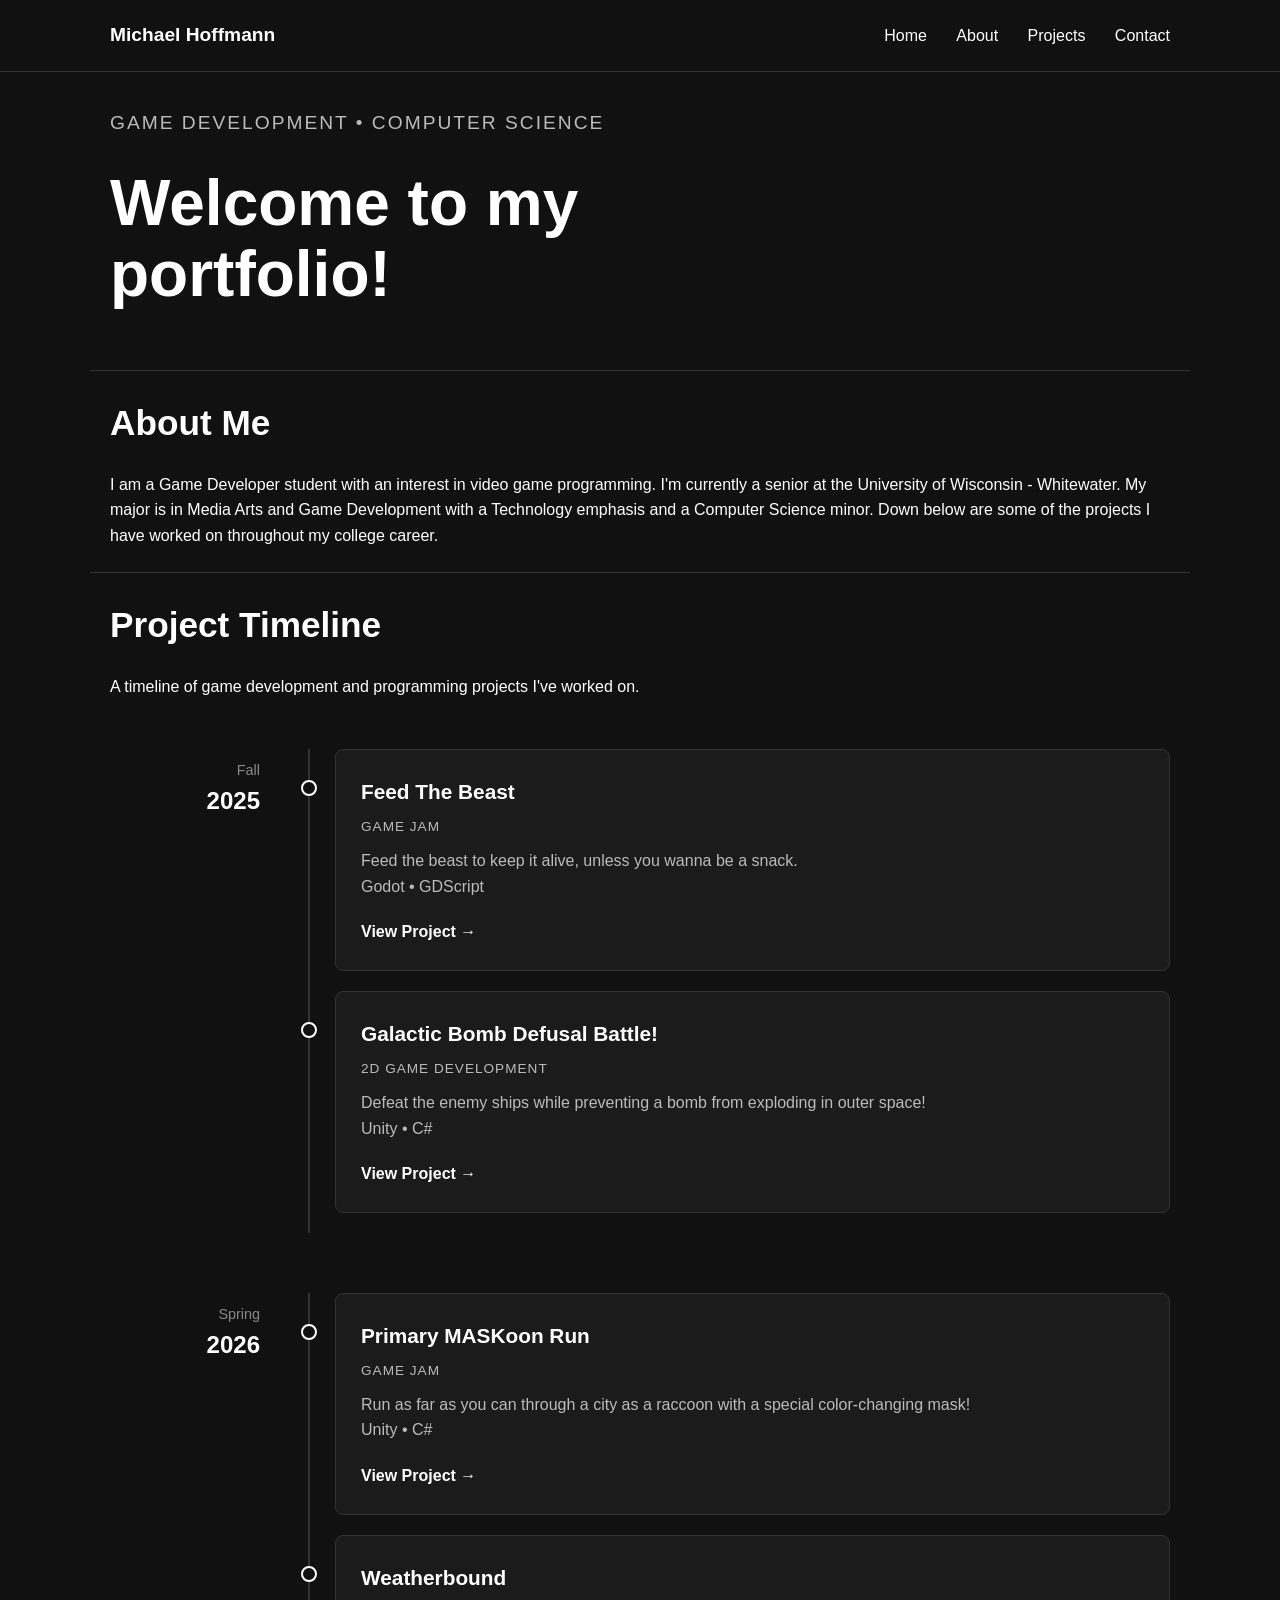
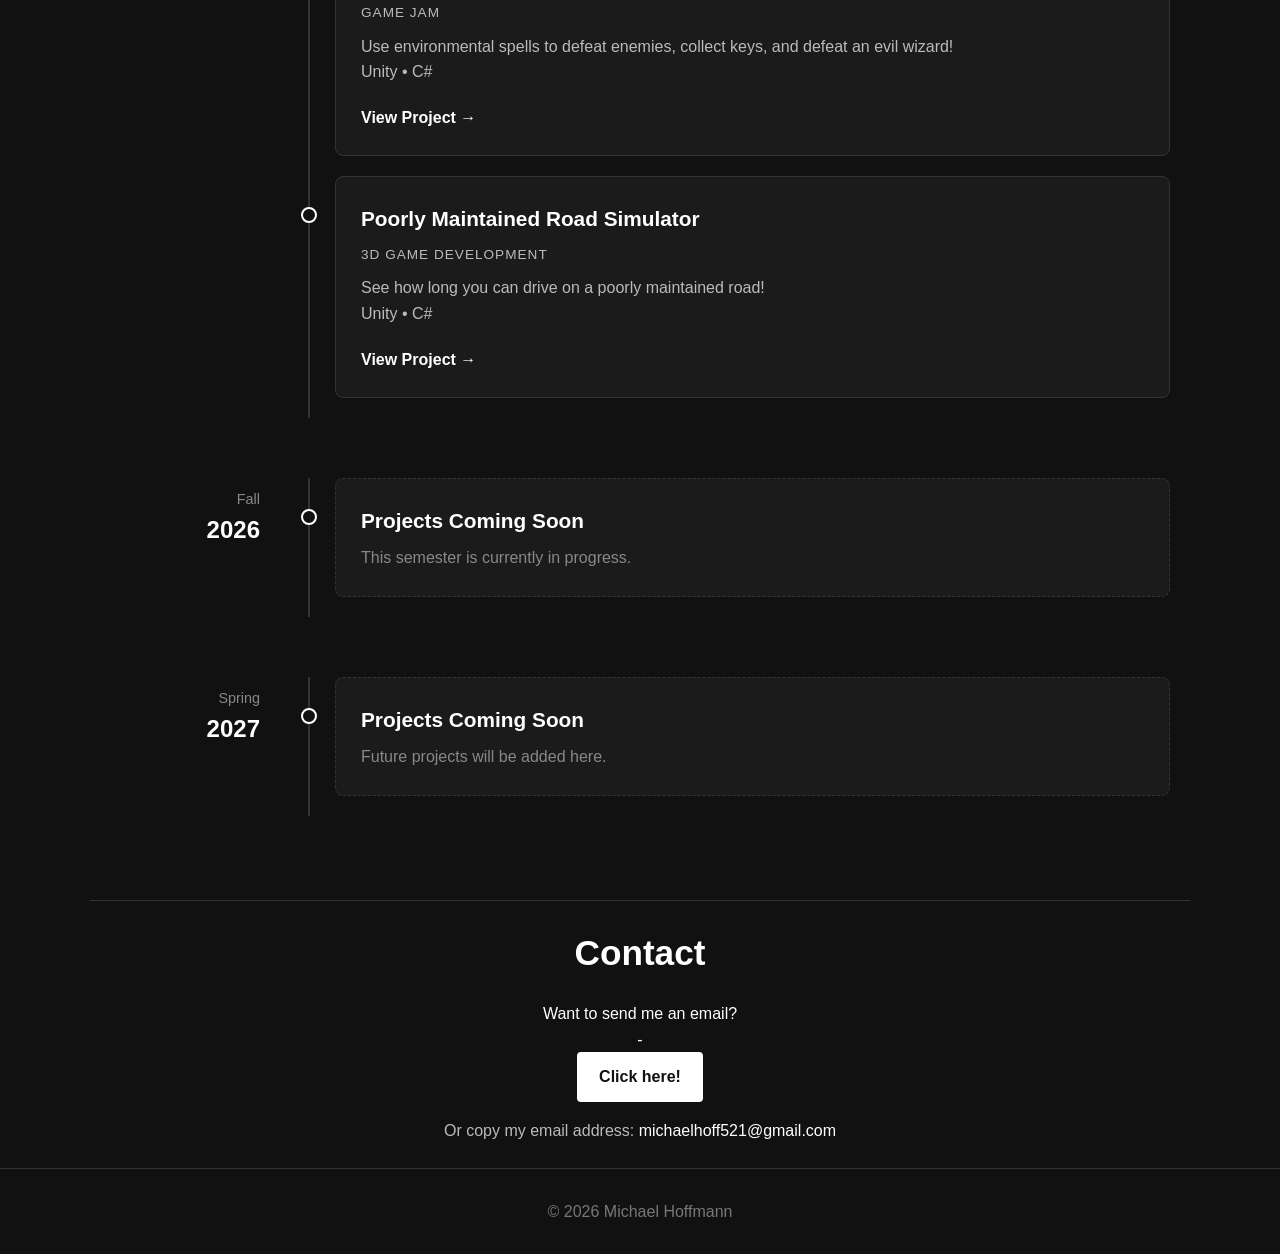
==== commit e3c2c71d: "Homepage adjustments" ====
--- a/index.html
+++ b/index.html
@@ -49,8 +49,8 @@
             <h2>About Me</h2>
 
             <p>
-                I'm a Game Developer student with an interest in video game programming. I'm currently a senior at the University of Wisconsin - Whitewater.
-                My major is in Media Arts and Game Development with a Computer Science minor and a Technology emphasis.
+                I am a Game Developer student with an interest in video game programming. I'm currently a senior at the University of Wisconsin - Whitewater.
+                My major is in Media Arts and Game Development with a Technology emphasis and a Computer Science minor.
                 Down below are some of the projects I have worked on throughout my college career.
             </p>
 
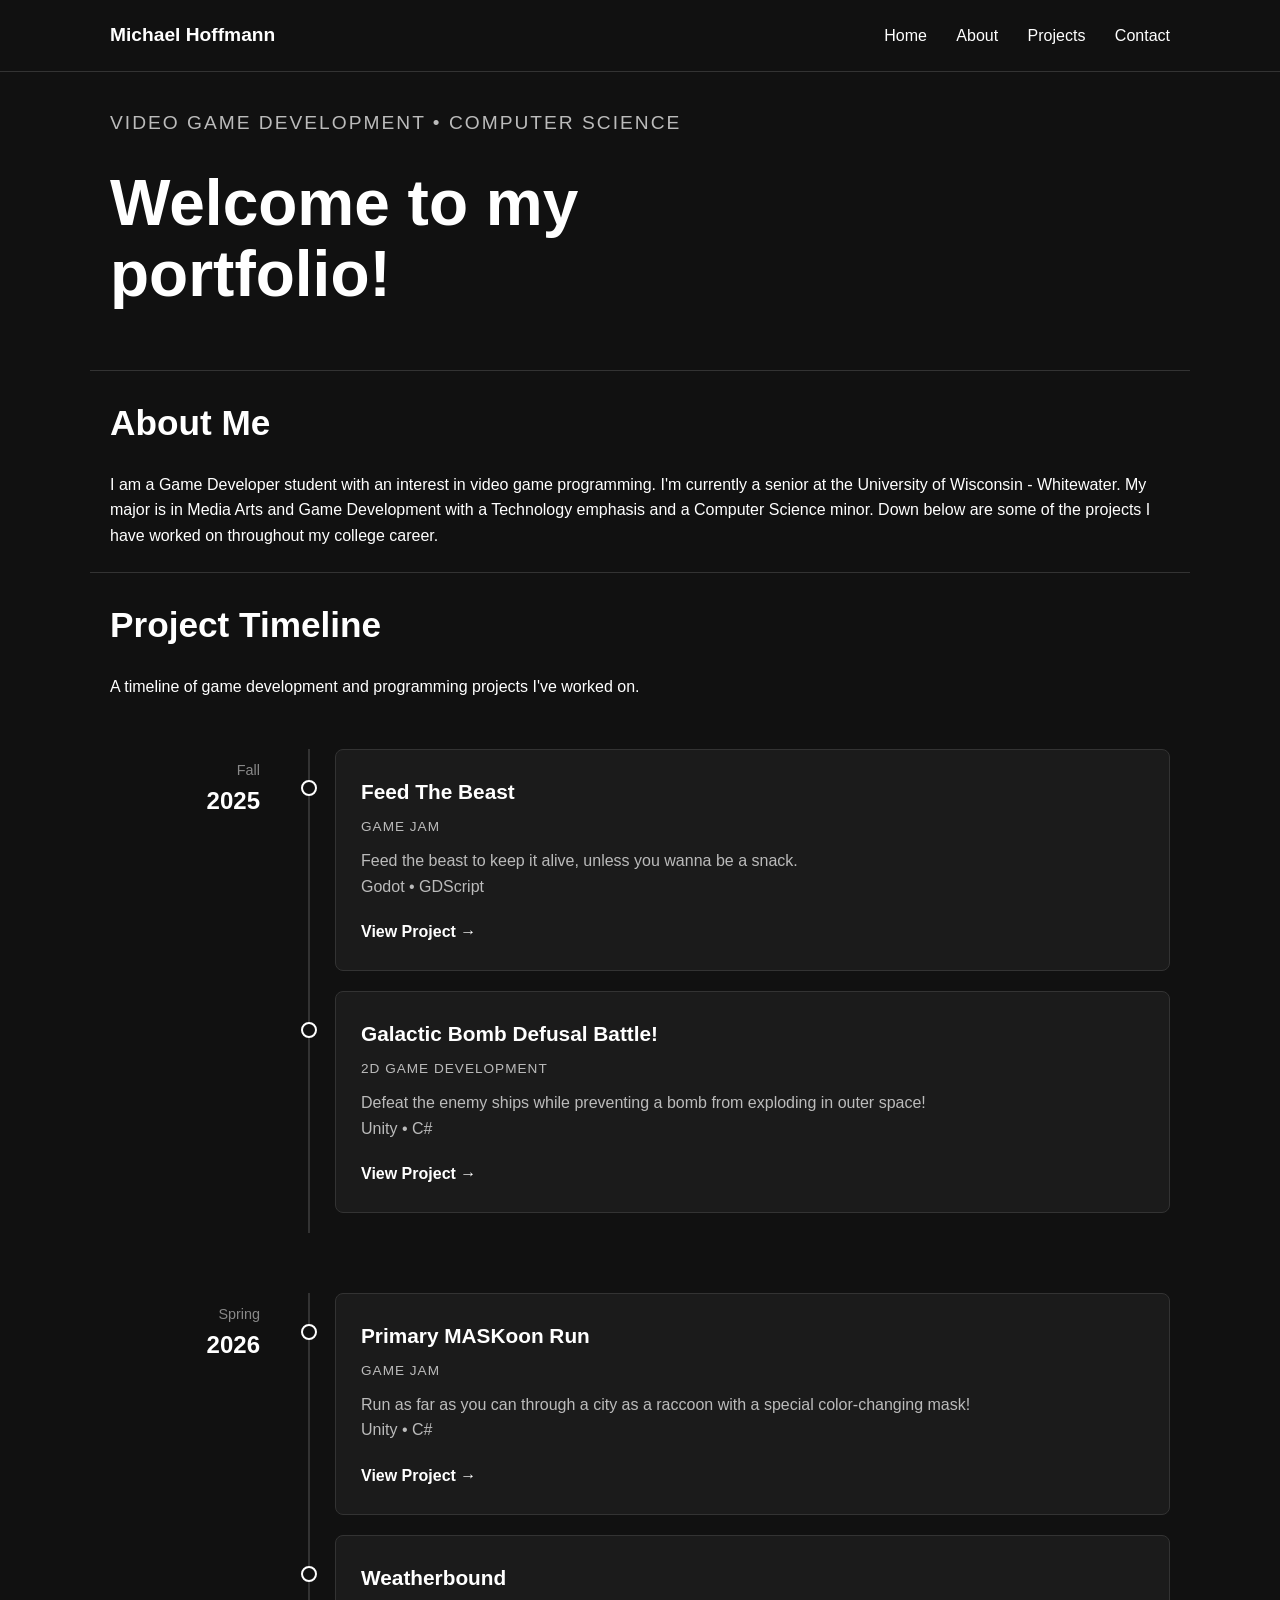
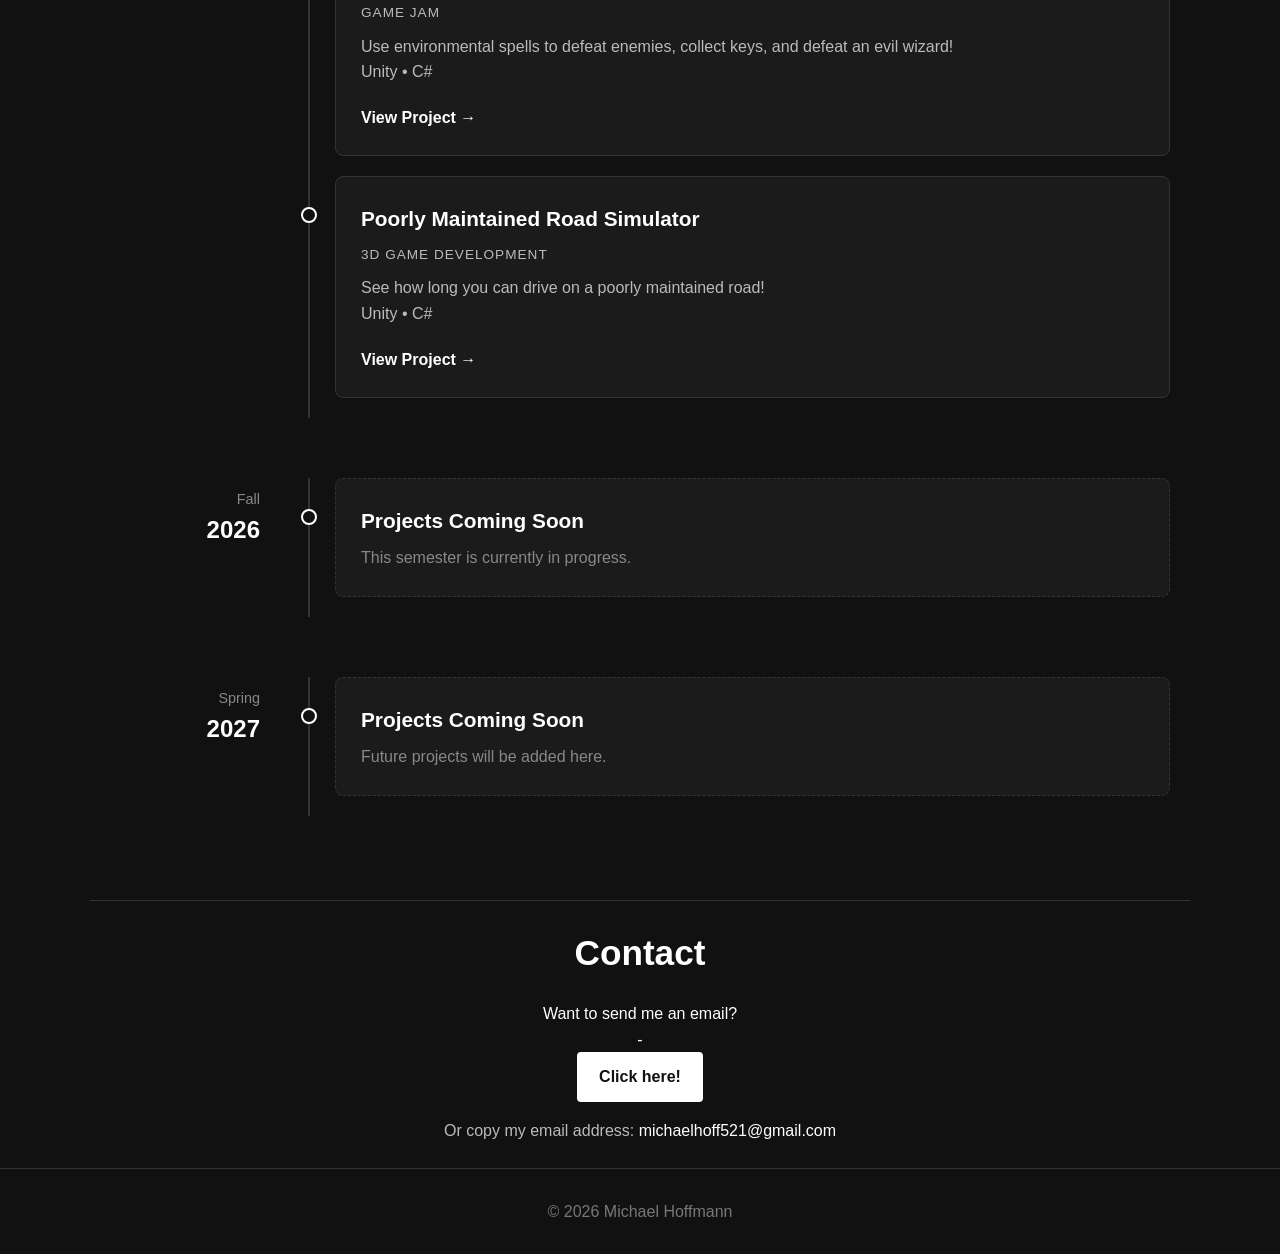
==== commit 9120b0c4: "Homepage Adjustment" ====
--- a/index.html
+++ b/index.html
@@ -31,7 +31,7 @@
         <section id="home" class="hero">
 
             <div>
-                <p class="subtitle">GAME DEVELOPMENT • COMPUTER SCIENCE</p>
+                <p class="subtitle">VIDEO GAME DEVELOPMENT • COMPUTER SCIENCE</p>
 
                 <h1>Welcome to my portfolio!</h1>
 
--- a/CSS/style.css
+++ b/CSS/style.css
@@ -724,4 +724,8 @@
     color: #ffffff;
     user-select: all;
     overflow-wrap: anywhere;
+}
+
+.project-page .project-detail-section p {
+    color: #bbbbbb;
 }
